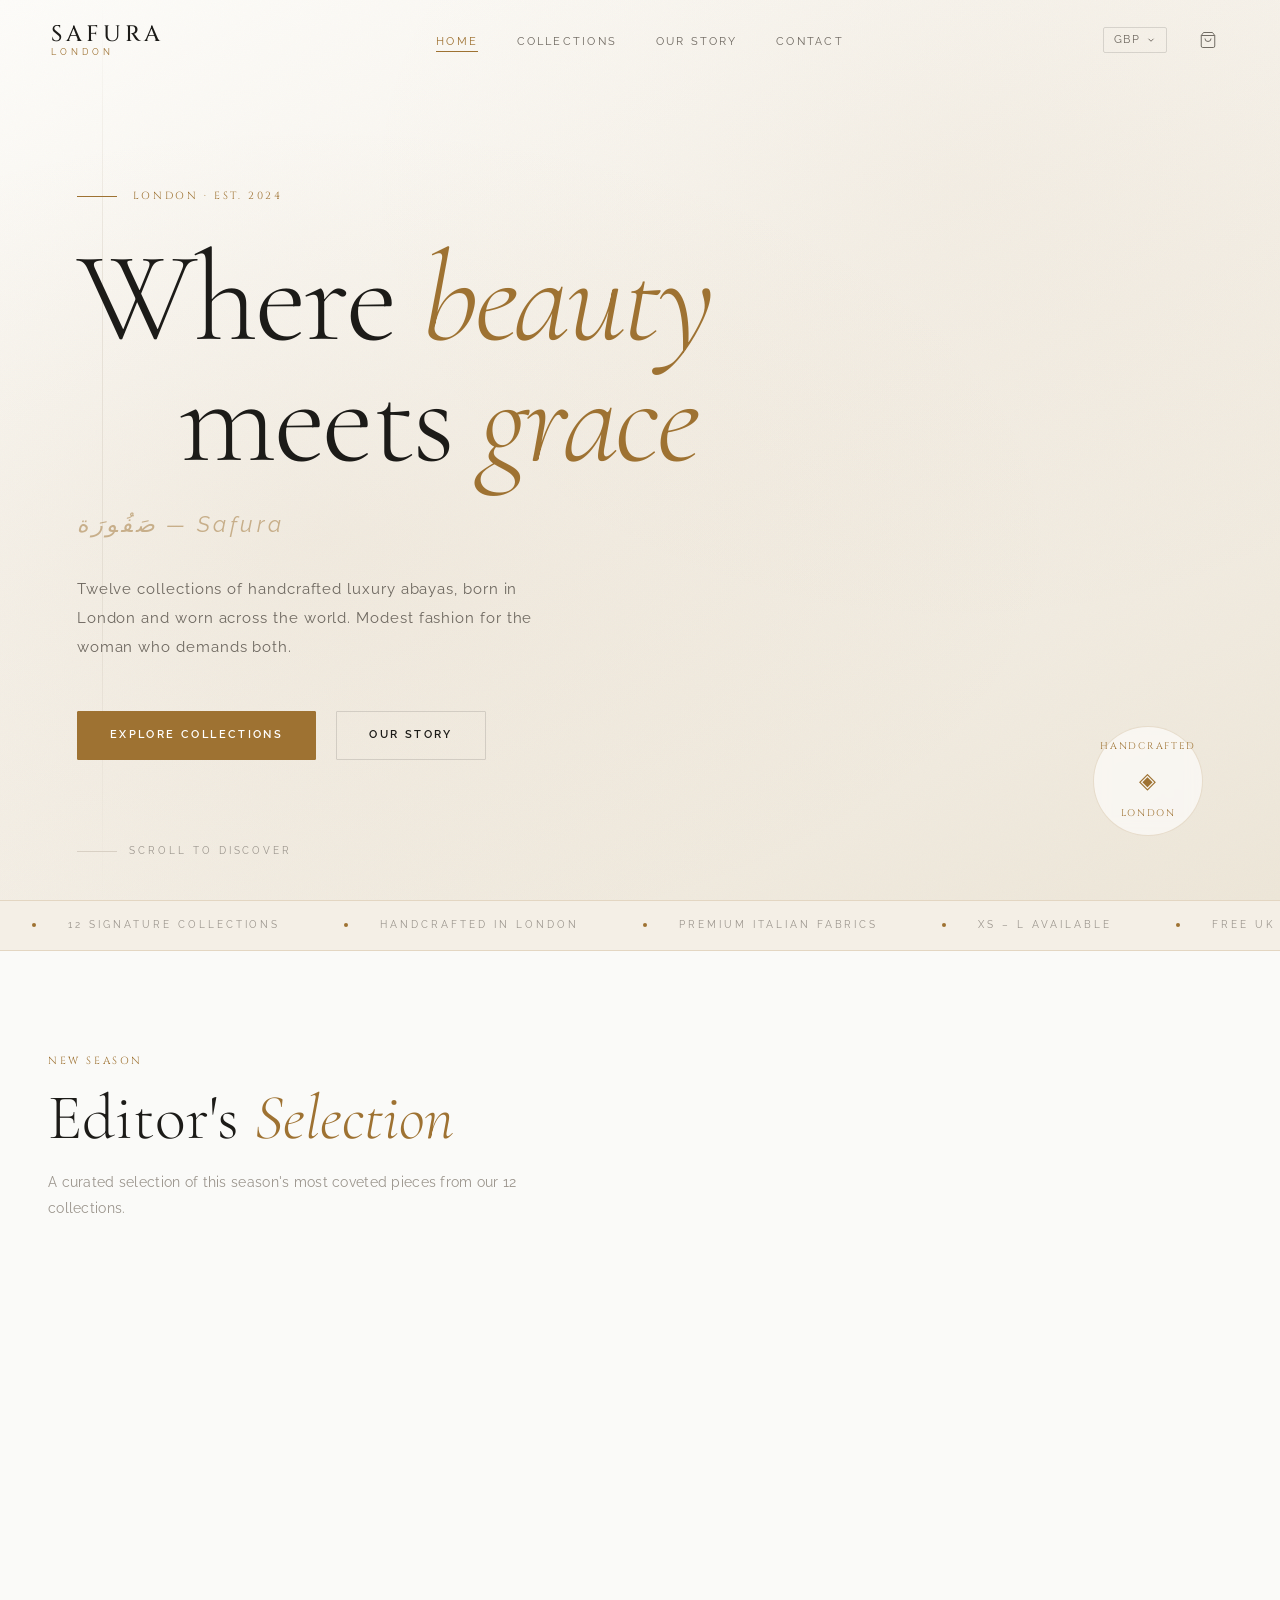
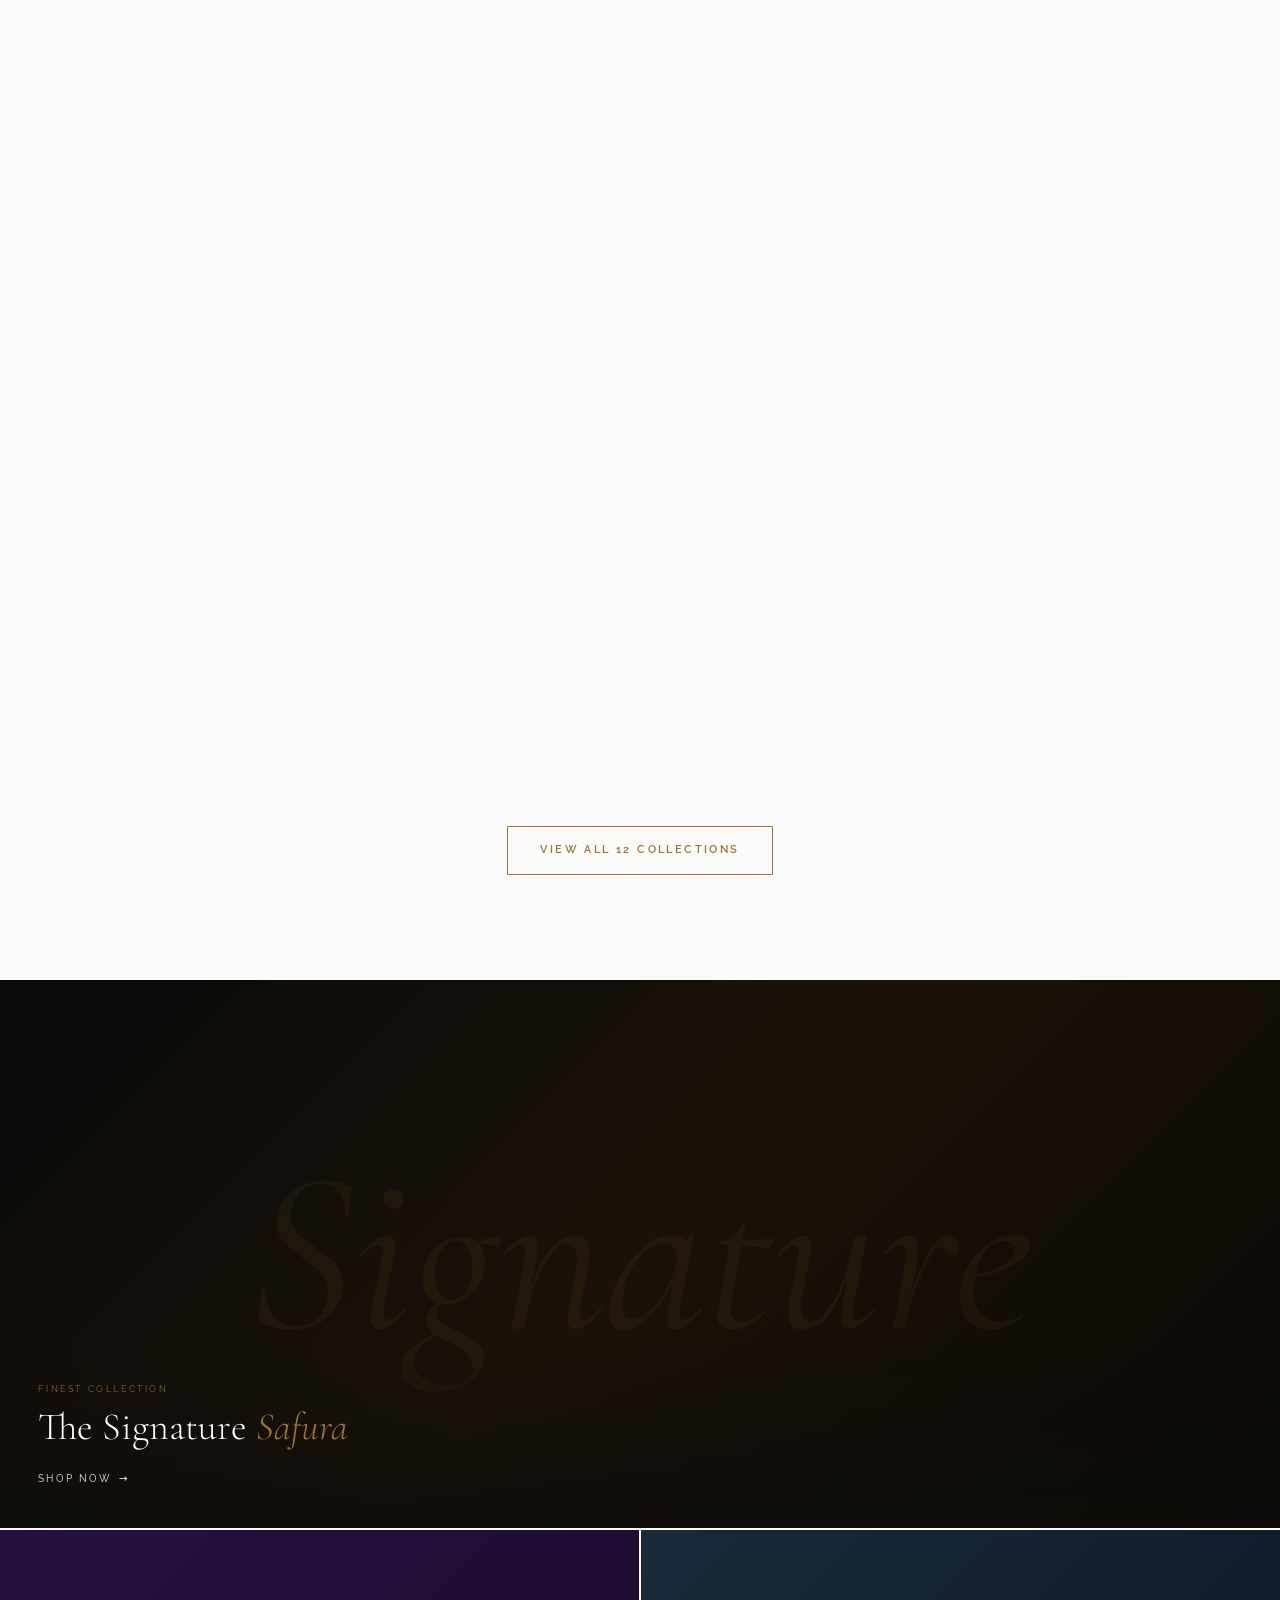
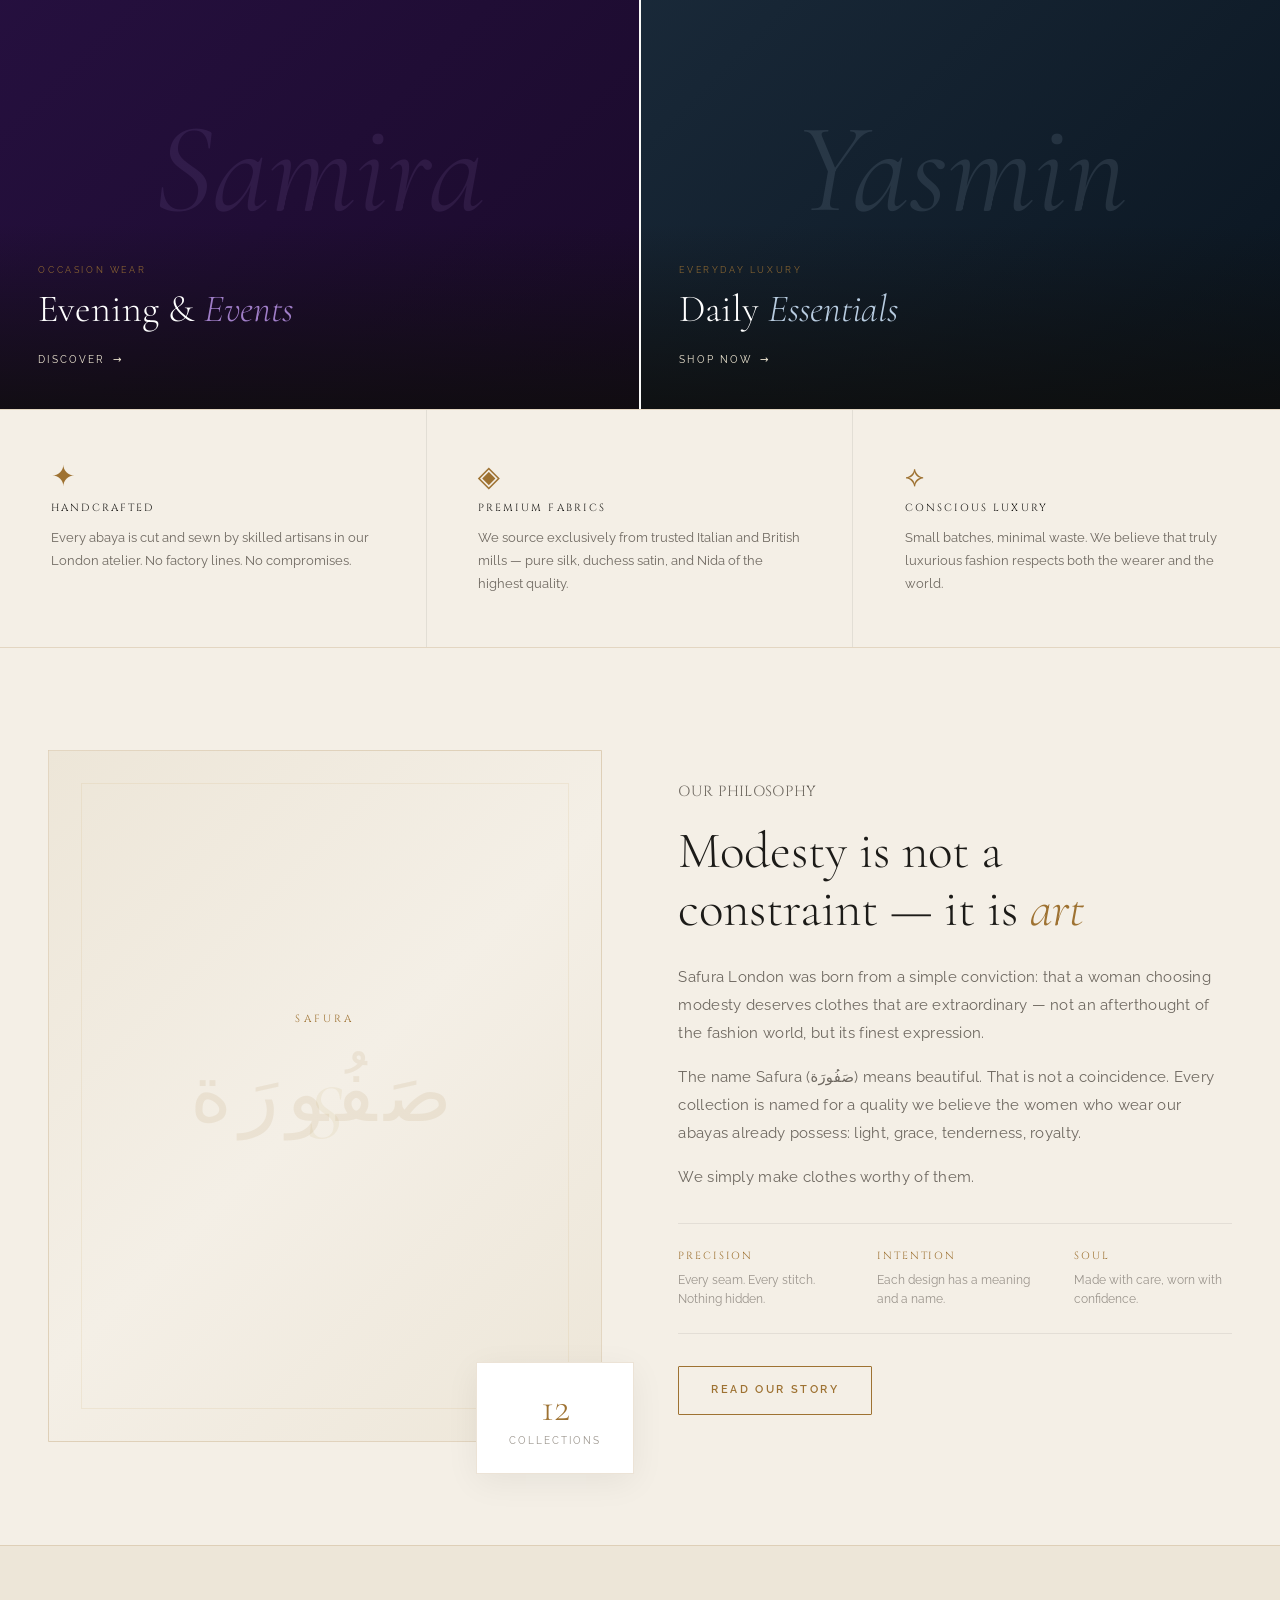
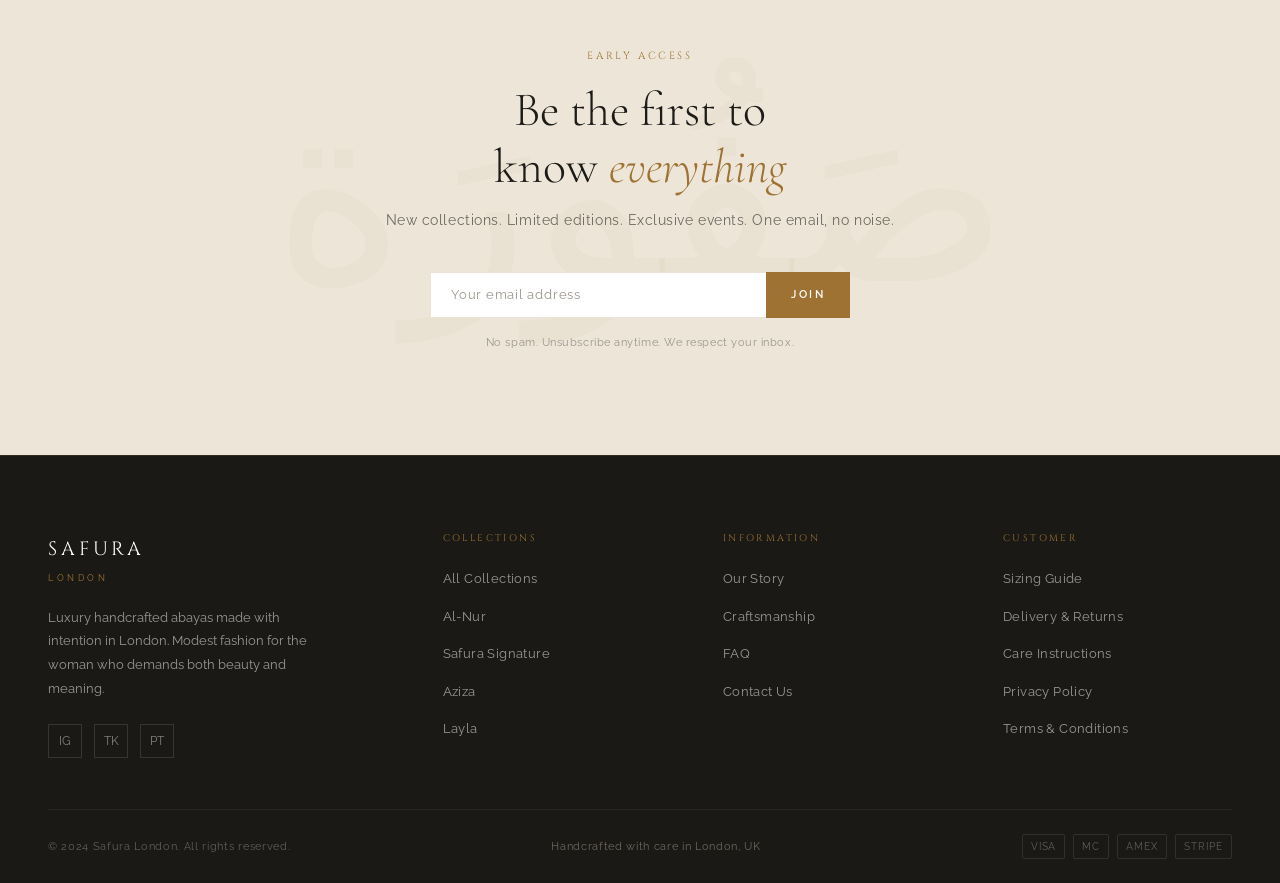
==== index.html @ 38ea1a3c "Launch Safura London ecommerce site Static HTML/CSS/JS luxury abaya ecommerce site. 5 pages (home, c" ====
<!DOCTYPE html>
<html lang="en-GB">
<head>
  <meta charset="UTF-8">
  <meta name="viewport" content="width=device-width, initial-scale=1.0">

  <!-- SEO & GEO (Generative Engine Optimisation) -->
  <title>Safura London — Luxury Modest Fashion Abayas | Handcrafted in the UK</title>
  <meta name="description" content="Safura London creates luxury handcrafted abayas for the modern woman. 12 signature collections from £155. Premium Nida, silk and crepe. Free UK delivery. Modest fashion redefined.">
  <meta name="keywords" content="luxury abaya, modest fashion UK, designer abaya London, handcrafted abaya, silk abaya, abaya collection, Islamic fashion UK, modest wear, abaya brand, premium abaya">
  <meta name="robots" content="index, follow">
  <meta name="author" content="Safura London">
  <link rel="canonical" href="https://safuralondon.com/">

  <!-- Open Graph -->
  <meta property="og:type" content="website">
  <meta property="og:title" content="Safura London — Luxury Modest Fashion Abayas">
  <meta property="og:description" content="12 signature abaya collections, handcrafted in London. Where elegance meets modest fashion.">
  <meta property="og:url" content="https://safuralondon.com/">
  <meta property="og:site_name" content="Safura London">
  <meta property="og:image" content="https://safuralondon.com/images/og-home.jpg">

  <!-- Twitter Card -->
  <meta name="twitter:card" content="summary_large_image">
  <meta name="twitter:title" content="Safura London — Luxury Modest Fashion Abayas">
  <meta name="twitter:description" content="12 signature abaya collections, handcrafted in London.">

  <!-- JSON-LD Structured Data for AI & Search -->
  <script type="application/ld+json">
  {
    "@context": "https://schema.org",
    "@graph": [
      {
        "@type": "ClothingStore",
        "@id": "https://safuralondon.com/#organization",
        "name": "Safura London",
        "alternateName": "صَفُورَة",
        "url": "https://safuralondon.com",
        "logo": "https://safuralondon.com/images/logo.png",
        "description": "Safura London is a British luxury modest fashion brand specialising in handcrafted abayas. Founded in London, the brand creates 12 signature collections using premium fabrics including Italian silk, Nida, and crepe de chine.",
        "foundingDate": "2024",
        "address": {
          "@type": "PostalAddress",
          "addressLocality": "London",
          "addressCountry": "GB"
        },
        "sameAs": [
          "https://instagram.com/safuralondon",
          "https://tiktok.com/@safuralondon"
        ],
        "priceRange": "£££",
        "currenciesAccepted": "GBP, USD, EUR, AED, SAR",
        "paymentAccepted": "Credit Card, Debit Card",
        "hasOfferCatalog": {
          "@type": "OfferCatalog",
          "name": "Safura London Abaya Collections",
          "numberOfItems": 12
        }
      },
      {
        "@type": "WebSite",
        "@id": "https://safuralondon.com/#website",
        "name": "Safura London",
        "url": "https://safuralondon.com",
        "potentialAction": {
          "@type": "SearchAction",
          "target": "https://safuralondon.com/collections.html?q={search_term_string}",
          "query-input": "required name=search_term_string"
        }
      },
      {
        "@type": "FAQPage",
        "mainEntity": [
          {
            "@type": "Question",
            "name": "What is Safura London?",
            "acceptedAnswer": { "@type": "Answer", "text": "Safura London is a British luxury modest fashion brand creating handcrafted abayas. The name Safura means beautiful in Arabic. The brand offers 12 signature collections from £155 to £350, crafted using premium fabrics including Italian silk, Nida and crepe de chine." }
          },
          {
            "@type": "Question",
            "name": "What sizes do Safura London abayas come in?",
            "acceptedAnswer": { "@type": "Answer", "text": "All Safura London abayas are available in XS (UK 6-8), S (UK 10), M (UK 12-14), and L (UK 16). Bespoke sizing is available for the Safura Signature collection." }
          },
          {
            "@type": "Question",
            "name": "Where are Safura London abayas made?",
            "acceptedAnswer": { "@type": "Answer", "text": "All Safura London abayas are handcrafted in London, UK, using ethically sourced premium fabrics from Italy and the UK." }
          },
          {
            "@type": "Question",
            "name": "What is the price range for Safura London abayas?",
            "acceptedAnswer": { "@type": "Answer", "text": "Safura London abayas range from £155 for the Nadia collection to £350 for the signature Safura abaya. Prices are shown in your local currency based on your location." }
          }
        ]
      }
    ]
  }
  </script>

  <link rel="stylesheet" href="css/styles.css">
  <link rel="icon" type="image/svg+xml" href="data:image/svg+xml,<svg xmlns='http://www.w3.org/2000/svg' viewBox='0 0 100 100'><text y='.9em' font-size='90'>◈</text></svg>">
</head>

<body>

<!-- ============ NAVIGATION ============ -->
<nav class="nav" role="navigation" aria-label="Main navigation">
  <div class="nav-inner">
    <a href="index.html" class="nav-logo" aria-label="Safura London Home">
      <span class="brand">SAFURA</span>
      <span class="sub">London</span>
    </a>
    <ul class="nav-links" role="list">
      <li><a href="index.html">Home</a></li>
      <li><a href="collections.html">Collections</a></li>
      <li><a href="about.html">Our Story</a></li>
      <li><a href="contact.html">Contact</a></li>
    </ul>
    <div class="nav-actions">
      <div class="currency-select-wrap">
        <button class="currency-btn" id="currency-btn" aria-label="Select currency" aria-haspopup="true">
          <span class="cur-label">GBP</span>
          <svg xmlns="http://www.w3.org/2000/svg" viewBox="0 0 16 16" fill="none" stroke="currentColor" stroke-width="1.5"><path d="M4 6l4 4 4-4"/></svg>
        </button>
        <div class="currency-dropdown" id="currency-dropdown" role="menu" aria-label="Currency options"></div>
      </div>
      <button class="cart-btn" id="cart-btn" aria-label="Open shopping bag">
        <svg xmlns="http://www.w3.org/2000/svg" viewBox="0 0 24 24" fill="none" stroke="currentColor" stroke-width="1.3" width="18" height="18">
          <path d="M6 2L3 6v14a2 2 0 002 2h14a2 2 0 002-2V6l-3-4z"/><line x1="3" y1="6" x2="21" y2="6"/><path d="M16 10a4 4 0 01-8 0"/>
        </svg>
        <span class="sr-only">Bag</span>
        <span class="cart-count" id="cart-count"></span>
      </button>
      <button class="menu-toggle" id="menu-toggle" aria-label="Toggle menu" aria-expanded="false">
        <span></span><span></span><span></span>
      </button>
    </div>
  </div>
</nav>

<!-- ============ HERO ============ -->
<section class="hero" aria-label="Welcome to Safura London">
  <div class="hero-bg" aria-hidden="true"></div>
  <div class="hero-noise" aria-hidden="true"></div>
  <div class="hero-line-left" aria-hidden="true"></div>

  <div class="hero-content">
    <div class="hero-eyebrow">
      <span class="eyebrow">London · Est. 2024</span>
    </div>
    <h1 class="hero-title display">
      Where <em>beauty</em>
      <span class="line2">meets <em>grace</em></span>
    </h1>
    <p class="hero-arabic" lang="ar">صَفُورَة — Safura</p>
    <p class="hero-sub">
      Twelve collections of handcrafted luxury abayas,
      born in London and worn across the world.
      Modest fashion for the woman who demands both.
    </p>
    <div class="hero-ctas">
      <a href="collections.html" class="btn btn-gold">Explore Collections</a>
      <a href="about.html" class="btn btn-outline">Our Story</a>
    </div>
  </div>

  <div class="hero-scroll" aria-hidden="true">
    <div class="hero-scroll-line"></div>
    <span>Scroll to discover</span>
  </div>

  <div class="hero-badge" aria-hidden="true">
    <span>HANDCRAFTED</span>
    <span style="margin:0.4rem 0;font-size:1.4rem;color:var(--gold)">◈</span>
    <span>LONDON</span>
  </div>
</section>

<!-- ============ MARQUEE ============ -->
<div class="marquee-strip" aria-hidden="true">
  <div class="marquee-track">
    <!-- duplicated for seamless loop -->
    <div class="marquee-item"><span class="dot"></span><span>12 Signature Collections</span></div>
    <div class="marquee-item"><span class="dot"></span><span>Handcrafted in London</span></div>
    <div class="marquee-item"><span class="dot"></span><span>Premium Italian Fabrics</span></div>
    <div class="marquee-item"><span class="dot"></span><span>XS – L Available</span></div>
    <div class="marquee-item"><span class="dot"></span><span>Free UK Delivery</span></div>
    <div class="marquee-item"><span class="dot"></span><span>Modest. Luxurious. Yours.</span></div>
    <div class="marquee-item"><span class="dot"></span><span>12 Signature Collections</span></div>
    <div class="marquee-item"><span class="dot"></span><span>Handcrafted in London</span></div>
    <div class="marquee-item"><span class="dot"></span><span>Premium Italian Fabrics</span></div>
    <div class="marquee-item"><span class="dot"></span><span>XS – L Available</span></div>
    <div class="marquee-item"><span class="dot"></span><span>Free UK Delivery</span></div>
    <div class="marquee-item"><span class="dot"></span><span>Modest. Luxurious. Yours.</span></div>
  </div>
</div>

<!-- ============ FEATURED PRODUCTS ============ -->
<section class="featured section" aria-labelledby="featured-heading">
  <div class="container">
    <div class="section-header reveal">
      <p class="eyebrow">New Season</p>
      <h2 class="section-title" id="featured-heading">
        Editor's <em>Selection</em>
      </h2>
      <p class="section-desc">A curated selection of this season's most coveted pieces from our 12 collections.</p>
    </div>
    <div class="products-grid" id="featured-grid">
      <!-- Populated by JS -->
    </div>
    <div style="text-align:center;margin-top:3rem" class="reveal">
      <a href="collections.html" class="btn btn-outline-gold">View All 12 Collections</a>
    </div>
  </div>
</section>

<!-- ============ COLLECTIONS BANNER ============ -->
<div class="collections-banner" role="region" aria-label="Collection highlights">
  <a href="collections.html?filter=signature" class="banner-card" aria-label="Shop Signature collection">
    <div class="banner-bg" style="background:linear-gradient(135deg,#0A0A0A 0%,#1A1208 50%,#0A0805 100%)">
      <div style="position:absolute;inset:0;display:flex;align-items:center;justify-content:center;opacity:0.08">
        <span style="font-family:var(--font-display);font-size:18vw;color:var(--gold);font-style:italic;white-space:nowrap">Signature</span>
      </div>
    </div>
    <div class="banner-content">
      <p class="banner-eyebrow">Finest Collection</p>
      <h3 class="banner-title">The Signature <em style="font-style:italic;color:var(--gold)">Safura</em></h3>
      <span class="banner-link">Shop Now</span>
    </div>
  </a>

  <a href="collections.html?filter=occasion" class="banner-card" aria-label="Shop occasion wear">
    <div class="banner-bg" style="background:linear-gradient(135deg,#261040 0%,#1A0A2A 100%)">
      <div style="position:absolute;inset:0;display:flex;align-items:center;justify-content:center;opacity:0.12">
        <span style="font-family:var(--font-display);font-size:10vw;color:#A07EC8;font-style:italic;white-space:nowrap">Samira</span>
      </div>
    </div>
    <div class="banner-content">
      <p class="banner-eyebrow">Occasion Wear</p>
      <h3 class="banner-title">Evening & <em style="color:#A07EC8;font-style:italic">Events</em></h3>
      <span class="banner-link">Discover</span>
    </div>
  </a>

  <a href="collections.html?filter=everyday" class="banner-card" aria-label="Shop everyday abayas">
    <div class="banner-bg" style="background:linear-gradient(135deg,#1A2A3A 0%,#0A1520 100%)">
      <div style="position:absolute;inset:0;display:flex;align-items:center;justify-content:center;opacity:0.12">
        <span style="font-family:var(--font-display);font-size:10vw;color:#B8CCE0;font-style:italic;white-space:nowrap">Yasmin</span>
      </div>
    </div>
    <div class="banner-content">
      <p class="banner-eyebrow">Everyday Luxury</p>
      <h3 class="banner-title">Daily <em style="color:#B8CCE0;font-style:italic">Essentials</em></h3>
      <span class="banner-link">Shop Now</span>
    </div>
  </a>
</div>

<!-- ============ CRAFTSMANSHIP ============ -->
<div class="crafts-strip" role="region" aria-label="Our craftsmanship values">
  <div class="craft-item reveal">
    <div class="craft-icon">✦</div>
    <h3 class="craft-title">Handcrafted</h3>
    <p class="craft-desc">Every abaya is cut and sewn by skilled artisans in our London atelier. No factory lines. No compromises.</p>
  </div>
  <div class="craft-item reveal reveal-delay-1">
    <div class="craft-icon">◈</div>
    <h3 class="craft-title">Premium Fabrics</h3>
    <p class="craft-desc">We source exclusively from trusted Italian and British mills — pure silk, duchess satin, and Nida of the highest quality.</p>
  </div>
  <div class="craft-item reveal reveal-delay-2">
    <div class="craft-icon">⟡</div>
    <h3 class="craft-title">Conscious Luxury</h3>
    <p class="craft-desc">Small batches, minimal waste. We believe that truly luxurious fashion respects both the wearer and the world.</p>
  </div>
</div>

<!-- ============ BRAND STORY ============ -->
<section class="section" style="background:var(--cream)" aria-labelledby="story-heading">
  <div class="container">
    <div class="story-section">
      <div class="story-visual reveal">
        <div class="story-img-placeholder" role="img" aria-label="Safura London brand portrait" style="border:1px solid var(--border-gold)">
          <div style="position:absolute;top:2rem;left:2rem;right:2rem;bottom:2rem;border:1px solid rgba(201,169,110,0.15)"></div>
          <div style="position:absolute;text-align:center;z-index:1">
            <div style="font-family:var(--font-logo);font-size:0.65rem;letter-spacing:0.3em;color:var(--gold);margin-bottom:1rem">SAFURA</div>
            <div style="font-family:var(--font-display);font-size:5rem;color:rgba(201,169,110,0.12);font-style:italic">S</div>
          </div>
        </div>
        <div class="story-stat">
          <div class="story-stat-num">12</div>
          <div class="story-stat-label">Collections</div>
        </div>
      </div>
      <div class="story-text reveal reveal-delay-2">
        <p class="eyebrow">Our Philosophy</p>
        <h2 id="story-heading">Modesty is not a<br>constraint — it is <em>art</em></h2>
        <p>Safura London was born from a simple conviction: that a woman choosing modesty deserves clothes that are extraordinary — not an afterthought of the fashion world, but its finest expression.</p>
        <p>The name Safura (صَفُورَة) means beautiful. That is not a coincidence. Every collection is named for a quality we believe the women who wear our abayas already possess: light, grace, tenderness, royalty.</p>
        <p>We simply make clothes worthy of them.</p>
        <div class="story-values">
          <div class="story-value-item">
            <div class="story-value-title">Precision</div>
            <div class="story-value-desc">Every seam. Every stitch. Nothing hidden.</div>
          </div>
          <div class="story-value-item">
            <div class="story-value-title">Intention</div>
            <div class="story-value-desc">Each design has a meaning and a name.</div>
          </div>
          <div class="story-value-item">
            <div class="story-value-title">Soul</div>
            <div class="story-value-desc">Made with care, worn with confidence.</div>
          </div>
        </div>
        <a href="about.html" class="btn btn-outline-gold">Read Our Story</a>
      </div>
    </div>
  </div>
</section>

<!-- ============ NEWSLETTER ============ -->
<section class="newsletter-section" aria-labelledby="newsletter-heading">
  <div class="container">
    <div class="newsletter-content reveal">
      <p class="eyebrow" style="margin-bottom:1rem">Early Access</p>
      <h2 class="newsletter-title" id="newsletter-heading">Be the first to<br>know <em style="font-style:italic;color:var(--gold)">everything</em></h2>
      <p class="newsletter-sub">New collections. Limited editions. Exclusive events. One email, no noise.</p>
      <form class="newsletter-form" novalidate>
        <input type="email" class="newsletter-input" placeholder="Your email address" required autocomplete="email">
        <button type="submit" class="btn btn-gold">Join</button>
      </form>
      <p class="newsletter-note">No spam. Unsubscribe anytime. We respect your inbox.</p>
    </div>
  </div>
</section>

<!-- ============ FOOTER ============ -->
<footer role="contentinfo">
  <div class="container">
    <div class="footer-main">
      <div class="footer-brand">
        <div class="logo">SAFURA</div>
        <div class="sub">London</div>
        <p>Luxury handcrafted abayas made with intention in London. Modest fashion for the woman who demands both beauty and meaning.</p>
        <div class="footer-social">
          <a href="#" class="social-link" aria-label="Instagram">IG</a>
          <a href="#" class="social-link" aria-label="TikTok">TK</a>
          <a href="#" class="social-link" aria-label="Pinterest">PT</a>
        </div>
      </div>
      <div class="footer-col">
        <h4>Collections</h4>
        <ul>
          <li><a href="collections.html">All Collections</a></li>
          <li><a href="product.html?id=al-nur">Al-Nur</a></li>
          <li><a href="product.html?id=safura">Safura Signature</a></li>
          <li><a href="product.html?id=aziza">Aziza</a></li>
          <li><a href="product.html?id=layla">Layla</a></li>
        </ul>
      </div>
      <div class="footer-col">
        <h4>Information</h4>
        <ul>
          <li><a href="about.html">Our Story</a></li>
          <li><a href="about.html#craftsmanship">Craftsmanship</a></li>
          <li><a href="contact.html#faq">FAQ</a></li>
          <li><a href="contact.html">Contact Us</a></li>
        </ul>
      </div>
      <div class="footer-col">
        <h4>Customer</h4>
        <ul>
          <li><a href="contact.html">Sizing Guide</a></li>
          <li><a href="contact.html">Delivery & Returns</a></li>
          <li><a href="contact.html">Care Instructions</a></li>
          <li><a href="#">Privacy Policy</a></li>
          <li><a href="#">Terms & Conditions</a></li>
        </ul>
      </div>
    </div>
    <div class="footer-bottom">
      <span>© 2024 Safura London. All rights reserved.</span>
      <span style="color:var(--muted-2)">Handcrafted with care in London, UK</span>
      <div class="payment-badges">
        <span class="payment-badge">VISA</span>
        <span class="payment-badge">MC</span>
        <span class="payment-badge">AMEX</span>
        <span class="payment-badge">STRIPE</span>
      </div>
    </div>
  </div>
</footer>

<!-- ============ CART SIDEBAR ============ -->
<div class="cart-overlay" id="cart-overlay" role="dialog" aria-label="Shopping bag" aria-modal="true">
  <div class="cart-sidebar">
    <div class="cart-header">
      <h3>Your Bag</h3>
      <button class="cart-close" id="cart-close" aria-label="Close bag">✕</button>
    </div>
    <div class="cart-items" id="cart-items"></div>
    <div class="cart-footer">
      <div class="cart-total" id="cart-total" style="display:none">
        <span>Total</span>
        <span class="amount" id="cart-total-amount"></span>
      </div>
      <button class="btn btn-gold btn-full" data-action="checkout">Proceed to Checkout</button>
      <p class="cart-note">Secure checkout powered by Stripe</p>
    </div>
  </div>
</div>

<!-- ============ CHECKOUT MODAL (Stripe Placeholder) ============ -->
<div class="modal-overlay" id="checkout-modal" role="dialog" aria-label="Checkout" aria-modal="true">
  <div class="modal">
    <button class="modal-close-x" id="checkout-modal-close" aria-label="Close">✕</button>
    <div class="modal-icon">◈</div>
    <h3>Checkout <em>Coming Soon</em></h3>
    <p>We're putting the finishing touches on our secure checkout. Enter your email and we'll notify you the moment it launches — plus receive early access to new collections.</p>
    <div class="form-group">
      <input type="email" id="notify-email" placeholder="Your email address" class="newsletter-input" style="border-right:1px solid var(--border-gold);width:100%;border-radius:1px">
    </div>
    <button class="btn btn-gold btn-full" id="notify-launch-btn" style="margin-top:0.5rem">Notify Me at Launch</button>
    <div class="modal-stripe">
      <span>Payments powered by</span>
      <span class="stripe-badge">STRIPE</span>
    </div>
  </div>
</div>

<!-- Toast -->
<div class="toast" role="alert" aria-live="polite"></div>

<script src="js/products.js"></script>
<script src="js/currency.js"></script>
<script src="js/cart.js"></script>
<script src="js/stripe.js"></script>
<script src="js/main.js"></script>
<script>
document.addEventListener('DOMContentLoaded', () => {
  const grid = document.getElementById('featured-grid');
  if (grid && typeof getFeaturedProducts !== 'undefined') {
    getFeaturedProducts().forEach((product, i) => {
      const card = buildProductCard(product);
      if (i > 0) card.classList.add(`reveal-delay-${Math.min(i, 4)}`);
      grid.appendChild(card);
    });
  }
});
</script>

</body>
</html>
---- css/styles.css ----
/* ============================================================
   SAFURA LONDON — Master Stylesheet (Light Theme)
   ============================================================ */

@import url('https://fonts.googleapis.com/css2?family=Cormorant+Garamond:ital,wght@0,300;0,400;0,500;0,600;1,300;1,400;1,500&family=Cinzel:wght@400;500;600&family=Raleway:wght@300;400;500;600;700&display=swap');

/* ---- Reset & Base ---- */
*, *::before, *::after { box-sizing: border-box; margin: 0; padding: 0; }

:root {
  /* Light palette */
  --white:        #FFFFFF;
  --off-white:    #FAFAF8;
  --cream:        #F4EFE6;
  --cream-mid:    #EDE6D8;
  --stone:        #D8D0C4;
  --warm-grey:    #B8B0A4;
  --muted:        #9A948C;
  --muted-2:      #6E6860;
  --dark-grey:    #3E3A36;
  --near-black:   #1C1B18;
  --black:        #0E0D0B;

  /* Gold — deeper for light-background contrast */
  --gold:         #9E7232;
  --gold-hover:   #B5852E;
  --gold-pale:    #F0E8D4;
  --gold-dim:     rgba(158,114,50,0.08);

  /* Borders */
  --border-gold:  rgba(158,114,50,0.2);
  --border-light: rgba(0,0,0,0.07);
  --border-mid:   rgba(0,0,0,0.12);

  /* Footer (kept dark for contrast) */
  --footer-bg:    #1A1916;
  --footer-text:  rgba(255,255,255,0.55);

  /* Typography */
  --font-display: 'Cormorant Garamond', Georgia, serif;
  --font-sans:    'Raleway', system-ui, sans-serif;
  --font-logo:    'Cinzel', Georgia, serif;

  /* Spacing */
  --nav-h: 80px;
  --ease:  cubic-bezier(.4,0,.2,1);
}

html { scroll-behavior: smooth; }

body {
  font-family: var(--font-sans);
  background: var(--off-white);
  color: var(--near-black);
  font-size: 16px;
  line-height: 1.7;
  -webkit-font-smoothing: antialiased;
  overflow-x: hidden;
}

a { color: inherit; text-decoration: none; }
img { max-width: 100%; display: block; }
button { font-family: inherit; cursor: pointer; border: none; background: none; }
input, textarea, select { font-family: inherit; }
ul { list-style: none; }

/* ---- Typography ---- */
.display {
  font-family: var(--font-display);
  font-weight: 300;
  line-height: 1.05;
  letter-spacing: -0.01em;
}

h1, h2, h3, h4 {
  font-family: var(--font-display);
  font-weight: 400;
  line-height: 1.2;
}

.eyebrow {
  font-family: var(--font-logo);
  font-size: 0.65rem;
  letter-spacing: 0.25em;
  text-transform: uppercase;
  color: var(--gold);
}

/* ---- Layout ---- */
.container { max-width: 1280px; margin: 0 auto; padding: 0 clamp(1rem, 4vw, 3rem); }
.section { padding: clamp(4rem, 8vw, 8rem) 0; }

/* ============================================================
   NAVIGATION
   ============================================================ */
.nav {
  position: fixed;
  top: 0; left: 0; right: 0;
  z-index: 1000;
  height: var(--nav-h);
  display: flex;
  align-items: center;
  padding: 0 clamp(1.5rem, 4vw, 3.5rem);
  transition: background 0.4s var(--ease), box-shadow 0.4s var(--ease);
}

.nav.scrolled {
  background: rgba(250,250,248,0.95);
  backdrop-filter: blur(16px);
  box-shadow: 0 1px 0 var(--border-gold);
}

.nav-inner {
  width: 100%;
  display: grid;
  grid-template-columns: 1fr auto 1fr;
  align-items: center;
  gap: 2rem;
}

.nav-logo {
  display: flex;
  flex-direction: column;
  line-height: 1;
  justify-self: start;
}

.nav-logo .brand {
  font-family: var(--font-logo);
  font-size: 1.4rem;
  font-weight: 500;
  letter-spacing: 0.18em;
  color: var(--near-black);
}

.nav-logo .sub {
  font-family: var(--font-sans);
  font-size: 0.55rem;
  letter-spacing: 0.45em;
  text-transform: uppercase;
  color: var(--gold);
  margin-top: 2px;
}

.nav-links {
  display: flex;
  align-items: center;
  gap: clamp(1.5rem, 3vw, 2.5rem);
  justify-self: center;
}

.nav-links a {
  font-size: 0.7rem;
  letter-spacing: 0.2em;
  text-transform: uppercase;
  color: var(--muted-2);
  transition: color 0.3s var(--ease);
  position: relative;
}

.nav-links a::after {
  content: '';
  position: absolute;
  bottom: -4px; left: 0;
  width: 0; height: 1px;
  background: var(--gold);
  transition: width 0.3s var(--ease);
}

.nav-links a:hover { color: var(--near-black); }
.nav-links a:hover::after { width: 100%; }
.nav-links a.active { color: var(--gold); }
.nav-links a.active::after { width: 100%; }

.nav-actions {
  display: flex;
  align-items: center;
  gap: 1.25rem;
  justify-self: end;
}

/* Currency Selector */
.currency-select-wrap { position: relative; }

.currency-btn {
  display: flex;
  align-items: center;
  gap: 0.4rem;
  font-size: 0.68rem;
  letter-spacing: 0.12em;
  color: var(--muted-2);
  padding: 0.35rem 0.6rem;
  border: 1px solid var(--border-mid);
  border-radius: 2px;
  transition: all 0.3s var(--ease);
  background: transparent;
}

.currency-btn:hover { color: var(--gold); border-color: var(--gold); }
.currency-btn svg { width: 10px; height: 10px; transition: transform 0.3s var(--ease); }
.currency-btn.open svg { transform: rotate(180deg); }

.currency-dropdown {
  position: absolute;
  top: calc(100% + 0.5rem);
  right: 0;
  background: var(--white);
  border: 1px solid var(--border-gold);
  border-radius: 2px;
  min-width: 160px;
  opacity: 0;
  visibility: hidden;
  transform: translateY(-8px);
  transition: all 0.25s var(--ease);
  z-index: 100;
  box-shadow: 0 8px 32px rgba(0,0,0,0.08);
}

.currency-dropdown.open {
  opacity: 1;
  visibility: visible;
  transform: translateY(0);
}

.currency-option {
  display: flex;
  align-items: center;
  justify-content: space-between;
  padding: 0.65rem 1rem;
  font-size: 0.7rem;
  letter-spacing: 0.08em;
  color: var(--muted-2);
  transition: all 0.2s var(--ease);
  cursor: pointer;
  border-bottom: 1px solid var(--border-light);
}

.currency-option:last-child { border-bottom: none; }
.currency-option:hover { color: var(--gold); background: var(--gold-dim); }
.currency-option.active { color: var(--gold); }
.currency-option .sym { color: var(--gold); font-weight: 600; }

/* Cart Button */
.cart-btn {
  position: relative;
  display: flex;
  align-items: center;
  gap: 0.4rem;
  padding: 0.35rem 0.75rem;
  font-size: 0.68rem;
  letter-spacing: 0.15em;
  text-transform: uppercase;
  color: var(--muted-2);
  transition: color 0.3s var(--ease);
}

.cart-btn:hover { color: var(--gold); }

.cart-count {
  position: absolute;
  top: -4px; right: -4px;
  width: 18px; height: 18px;
  background: var(--gold);
  color: var(--white);
  font-size: 0.6rem;
  font-weight: 700;
  border-radius: 50%;
  display: flex;
  align-items: center;
  justify-content: center;
  opacity: 0;
  transform: scale(0);
  transition: all 0.3s var(--ease);
}

.cart-count.visible { opacity: 1; transform: scale(1); }

/* Mobile Menu */
.menu-toggle {
  display: none;
  flex-direction: column;
  gap: 5px;
  padding: 0.5rem;
  cursor: pointer;
}

.menu-toggle span {
  display: block;
  width: 22px; height: 1px;
  background: var(--near-black);
  transition: all 0.3s var(--ease);
}

/* ============================================================
   CART SIDEBAR
   ============================================================ */
.cart-overlay {
  position: fixed;
  inset: 0;
  background: rgba(28,27,24,0.35);
  z-index: 2000;
  opacity: 0;
  visibility: hidden;
  transition: all 0.35s var(--ease);
}

.cart-overlay.open { opacity: 1; visibility: visible; }

.cart-sidebar {
  position: fixed;
  top: 0; right: 0;
  width: min(400px, 95vw);
  height: 100%;
  background: var(--white);
  border-left: 1px solid var(--border-gold);
  z-index: 2001;
  display: flex;
  flex-direction: column;
  transform: translateX(100%);
  transition: transform 0.4s var(--ease);
  box-shadow: -8px 0 40px rgba(0,0,0,0.08);
}

.cart-overlay.open .cart-sidebar { transform: translateX(0); }

.cart-header {
  display: flex;
  align-items: center;
  justify-content: space-between;
  padding: 1.5rem 1.75rem;
  border-bottom: 1px solid var(--border-light);
}

.cart-header h3 {
  font-family: var(--font-logo);
  font-size: 0.8rem;
  letter-spacing: 0.2em;
  text-transform: uppercase;
  color: var(--near-black);
}

.cart-close {
  width: 32px; height: 32px;
  display: flex;
  align-items: center;
  justify-content: center;
  font-size: 1.2rem;
  color: var(--muted);
  transition: color 0.2s;
}

.cart-close:hover { color: var(--gold); }

.cart-items {
  flex: 1;
  overflow-y: auto;
  padding: 1.5rem 1.75rem;
  display: flex;
  flex-direction: column;
  gap: 1.25rem;
}

.cart-empty {
  flex: 1;
  display: flex;
  flex-direction: column;
  align-items: center;
  justify-content: center;
  gap: 1rem;
  padding: 3rem;
  text-align: center;
}

.cart-empty-icon { font-size: 2.5rem; opacity: 0.2; }
.cart-empty p { color: var(--muted); font-size: 0.85rem; letter-spacing: 0.05em; }

.cart-item {
  display: grid;
  grid-template-columns: 70px 1fr auto;
  gap: 1rem;
  align-items: start;
  padding-bottom: 1.25rem;
  border-bottom: 1px solid var(--border-light);
}

.cart-item-swatch {
  width: 70px;
  height: 90px;
  border-radius: 2px;
  display: flex;
  align-items: center;
  justify-content: center;
  flex-shrink: 0;
  border: 1px solid var(--border-light);
}

.cart-item-info h4 {
  font-family: var(--font-display);
  font-size: 1.05rem;
  font-weight: 400;
  color: var(--near-black);
}

.cart-item-info .size {
  font-size: 0.68rem;
  letter-spacing: 0.12em;
  color: var(--muted);
  margin-top: 0.25rem;
}

.cart-item-info .price {
  color: var(--gold);
  font-size: 0.85rem;
  margin-top: 0.5rem;
}

.cart-item-remove {
  color: var(--muted);
  font-size: 1rem;
  transition: color 0.2s;
  padding: 0.25rem;
  line-height: 1;
}

.cart-item-remove:hover { color: #c04040; }

.cart-footer {
  padding: 1.5rem 1.75rem;
  border-top: 1px solid var(--border-light);
  background: var(--off-white);
}

.cart-total {
  display: flex;
  justify-content: space-between;
  margin-bottom: 1.25rem;
  font-size: 0.8rem;
  letter-spacing: 0.08em;
  color: var(--muted-2);
}

.cart-total .amount { color: var(--gold); font-size: 1rem; }
.cart-note { font-size: 0.68rem; color: var(--muted); text-align: center; margin-top: 0.75rem; }

/* ============================================================
   BUTTONS
   ============================================================ */
.btn {
  display: inline-flex;
  align-items: center;
  justify-content: center;
  gap: 0.6rem;
  padding: 0.9rem 2rem;
  font-size: 0.68rem;
  font-family: var(--font-sans);
  letter-spacing: 0.22em;
  text-transform: uppercase;
  font-weight: 600;
  border-radius: 1px;
  transition: all 0.3s var(--ease);
  white-space: nowrap;
}

.btn-gold {
  background: var(--gold);
  color: var(--white);
  border: 1px solid var(--gold);
}

.btn-gold:hover {
  background: var(--gold-hover);
  border-color: var(--gold-hover);
  transform: translateY(-1px);
  box-shadow: 0 8px 24px rgba(158,114,50,0.22);
}

.btn-outline {
  background: transparent;
  color: var(--near-black);
  border: 1px solid var(--border-mid);
}

.btn-outline:hover {
  border-color: var(--gold);
  color: var(--gold);
}

.btn-outline-gold {
  background: transparent;
  color: var(--gold);
  border: 1px solid var(--gold);
}

.btn-outline-gold:hover {
  background: var(--gold);
  color: var(--white);
}

.btn-full { width: 100%; }

/* ============================================================
   HERO
   ============================================================ */
.hero {
  position: relative;
  min-height: 100vh;
  display: flex;
  align-items: center;
  overflow: hidden;
}

.hero-bg {
  position: absolute;
  inset: 0;
  background:
    radial-gradient(ellipse at 25% 60%, rgba(158,114,50,0.06) 0%, transparent 55%),
    radial-gradient(ellipse at 75% 20%, rgba(158,114,50,0.04) 0%, transparent 45%),
    linear-gradient(155deg, #FDFCF9 0%, #F4EFE6 55%, #EDE6D8 100%);
  z-index: 0;
}

.hero-noise {
  position: absolute;
  inset: 0;
  z-index: 1;
  opacity: 0.025;
  background-image: url("data:image/svg+xml,%3Csvg viewBox='0 0 256 256' xmlns='http://www.w3.org/2000/svg'%3E%3Cfilter id='n'%3E%3CfeTurbulence type='fractalNoise' baseFrequency='0.9' numOctaves='4' stitchTiles='stitch'/%3E%3C/filter%3E%3Crect width='100%25' height='100%25' filter='url(%23n)'/%3E%3C/svg%3E");
  background-size: 256px;
}

.hero-line-left {
  position: absolute;
  top: 0; left: 8%;
  width: 1px;
  height: 100%;
  background: linear-gradient(to bottom, transparent, var(--stone) 30%, var(--stone) 70%, transparent);
  opacity: 0.5;
  z-index: 1;
}

.hero-content {
  position: relative;
  z-index: 2;
  width: 100%;
  padding: calc(var(--nav-h) + 4rem) clamp(2rem, 6vw, 8rem) 6rem;
  max-width: 1100px;
}

.hero-eyebrow {
  display: flex;
  align-items: center;
  gap: 1rem;
  margin-bottom: 2rem;
  opacity: 0;
  animation: fadeUp 0.8s var(--ease) 0.2s forwards;
}

.hero-eyebrow::before {
  content: '';
  width: 40px; height: 1px;
  background: var(--gold);
}

.hero-title {
  font-size: clamp(3.5rem, 10vw, 9rem);
  font-family: var(--font-display);
  font-weight: 300;
  line-height: 0.95;
  letter-spacing: -0.02em;
  color: var(--near-black);
  margin-bottom: 1.5rem;
  opacity: 0;
  animation: fadeUp 0.9s var(--ease) 0.4s forwards;
}

.hero-title em { font-style: italic; color: var(--gold); }

.hero-title .line2 {
  display: block;
  padding-left: clamp(2rem, 8vw, 8rem);
}

.hero-arabic {
  font-size: clamp(1rem, 2vw, 1.4rem);
  color: rgba(158,114,50,0.5);
  letter-spacing: 0.15em;
  margin-bottom: 2rem;
  opacity: 0;
  animation: fadeUp 0.9s var(--ease) 0.5s forwards;
  font-style: italic;
}

.hero-sub {
  font-size: clamp(0.85rem, 1.2vw, 1rem);
  color: var(--muted-2);
  letter-spacing: 0.06em;
  max-width: 500px;
  margin-bottom: 3rem;
  opacity: 0;
  animation: fadeUp 0.9s var(--ease) 0.6s forwards;
  line-height: 1.9;
}

.hero-ctas {
  display: flex;
  align-items: center;
  gap: 1.25rem;
  flex-wrap: wrap;
  opacity: 0;
  animation: fadeUp 0.9s var(--ease) 0.8s forwards;
}

.hero-scroll {
  position: absolute;
  bottom: 2.5rem;
  left: clamp(2rem, 6vw, 8rem);
  z-index: 2;
  display: flex;
  align-items: center;
  gap: 0.75rem;
  font-size: 0.62rem;
  letter-spacing: 0.3em;
  text-transform: uppercase;
  color: var(--muted);
  opacity: 0;
  animation: fadeIn 1s var(--ease) 1.2s forwards;
}

.hero-scroll-line {
  width: 40px; height: 1px;
  background: var(--stone);
  position: relative;
  overflow: hidden;
}

.hero-scroll-line::after {
  content: '';
  position: absolute;
  top: 0; left: -100%;
  width: 100%; height: 100%;
  background: var(--gold);
  animation: slideRight 1.8s var(--ease) 1.5s infinite;
}

.hero-badge {
  position: absolute;
  right: clamp(2rem, 6vw, 8rem);
  bottom: 4rem;
  z-index: 2;
  width: 110px;
  height: 110px;
  border-radius: 50%;
  border: 1px solid var(--border-gold);
  display: flex;
  flex-direction: column;
  align-items: center;
  justify-content: center;
  font-family: var(--font-logo);
  font-size: 0.6rem;
  letter-spacing: 0.18em;
  text-align: center;
  color: var(--gold);
  opacity: 0;
  animation: fadeIn 1s var(--ease) 1s forwards;
  background: rgba(255,255,255,0.6);
  backdrop-filter: blur(8px);
}

/* ============================================================
   MARQUEE STRIP
   ============================================================ */
.marquee-strip {
  padding: 1rem 0;
  border-top: 1px solid var(--border-gold);
  border-bottom: 1px solid var(--border-gold);
  background: var(--cream);
  overflow: hidden;
}

.marquee-track {
  display: flex;
  gap: 0;
  animation: marquee 25s linear infinite;
  width: max-content;
}

.marquee-item {
  display: flex;
  align-items: center;
  gap: 2rem;
  padding: 0 2rem;
  font-size: 0.62rem;
  letter-spacing: 0.3em;
  text-transform: uppercase;
  color: var(--muted);
  white-space: nowrap;
}

.marquee-item .dot {
  width: 4px; height: 4px;
  border-radius: 50%;
  background: var(--gold);
  flex-shrink: 0;
}

/* ============================================================
   SECTION HEADINGS
   ============================================================ */
.section-header { margin-bottom: clamp(2.5rem, 5vw, 4rem); }
.section-header.center { text-align: center; }

.section-title {
  font-size: clamp(2.2rem, 5vw, 4.5rem);
  font-family: var(--font-display);
  font-weight: 300;
  line-height: 1.1;
  color: var(--near-black);
  margin-top: 0.75rem;
  margin-bottom: 1rem;
}

.section-title em { font-style: italic; color: var(--gold); }

.section-desc {
  font-size: 0.9rem;
  color: var(--muted);
  max-width: 480px;
  line-height: 1.8;
  letter-spacing: 0.02em;
}

.section-header.center .section-desc { margin: 0 auto; }

/* ============================================================
   FEATURED PRODUCTS
   ============================================================ */
.featured { background: var(--off-white); }

.products-grid {
  display: grid;
  grid-template-columns: repeat(auto-fill, minmax(280px, 1fr));
  gap: 2px;
}

.product-card {
  position: relative;
  overflow: hidden;
  cursor: pointer;
  display: block;
  background: var(--white);
  transition: box-shadow 0.4s var(--ease);
}

.product-card:hover {
  box-shadow: 0 12px 40px rgba(0,0,0,0.09);
}

.product-card:hover .product-swatch { transform: scale(1.04); }
.product-card:hover .product-overlay { opacity: 1; }
.product-card:hover .product-quick-add { transform: translateY(0); opacity: 1; }

.product-img-wrap {
  position: relative;
  aspect-ratio: 3/4;
  overflow: hidden;
}

.product-swatch {
  width: 100%;
  height: 100%;
  transition: transform 0.7s var(--ease);
  display: flex;
  align-items: center;
  justify-content: center;
  position: relative;
}

.product-swatch-inner {
  position: relative;
  width: 100%;
  height: 100%;
  display: flex;
  align-items: center;
  justify-content: center;
}

.product-swatch svg {
  width: 45%;
  height: auto;
  opacity: 0.22;
  position: absolute;
}

.product-overlay {
  position: absolute;
  inset: 0;
  background: rgba(28,27,24,0.3);
  opacity: 0;
  transition: opacity 0.4s var(--ease);
  display: flex;
  align-items: center;
  justify-content: center;
}

.product-badge {
  position: absolute;
  top: 1.25rem;
  left: 1.25rem;
  padding: 0.3rem 0.75rem;
  background: var(--gold);
  color: var(--white);
  font-size: 0.6rem;
  letter-spacing: 0.2em;
  text-transform: uppercase;
  font-weight: 700;
  z-index: 2;
}

.product-quick-add {
  position: absolute;
  bottom: 0; left: 0; right: 0;
  background: rgba(250,250,248,0.94);
  padding: 1rem;
  transform: translateY(100%);
  opacity: 0;
  transition: all 0.4s var(--ease);
  z-index: 3;
  backdrop-filter: blur(4px);
}

.product-info {
  padding: 1.25rem 1.25rem 1.5rem;
  background: var(--white);
  border-top: 1px solid var(--border-light);
}

.product-collection {
  font-size: 0.6rem;
  letter-spacing: 0.2em;
  text-transform: uppercase;
  color: var(--gold);
  margin-bottom: 0.4rem;
}

.product-name {
  font-family: var(--font-display);
  font-size: 1.4rem;
  font-weight: 400;
  color: var(--near-black);
  margin-bottom: 0.25rem;
}

.product-meaning {
  font-size: 0.7rem;
  color: var(--muted);
  letter-spacing: 0.08em;
  font-style: italic;
  margin-bottom: 0.75rem;
}

.product-price {
  font-size: 0.85rem;
  color: var(--gold);
  letter-spacing: 0.06em;
}

/* ============================================================
   COLLECTIONS BANNER
   ============================================================ */
.collections-banner {
  display: grid;
  grid-template-columns: 1fr 1fr;
  gap: 2px;
  margin-top: 2px;
}

.banner-card {
  position: relative;
  aspect-ratio: 4/3;
  overflow: hidden;
  cursor: pointer;
  display: block;
}

.banner-card:first-child {
  grid-column: span 2;
  aspect-ratio: 21/9;
}

.banner-bg {
  position: absolute;
  inset: 0;
  transition: transform 0.8s var(--ease);
}

.banner-card:hover .banner-bg { transform: scale(1.04); }

.banner-content {
  position: absolute;
  bottom: 0; left: 0; right: 0;
  padding: clamp(1.5rem, 3vw, 3rem);
  background: linear-gradient(transparent, rgba(14,13,11,0.8));
  z-index: 2;
}

.banner-eyebrow {
  font-size: 0.58rem;
  letter-spacing: 0.28em;
  text-transform: uppercase;
  color: rgba(158,114,50,0.85);
  margin-bottom: 0.5rem;
}

.banner-title {
  font-family: var(--font-display);
  font-size: clamp(1.5rem, 3vw, 2.8rem);
  font-weight: 300;
  margin-bottom: 0.75rem;
  color: var(--white);
}

.banner-link {
  display: inline-flex;
  align-items: center;
  gap: 0.5rem;
  font-size: 0.65rem;
  letter-spacing: 0.2em;
  text-transform: uppercase;
  color: var(--gold-pale);
}

.banner-link::after {
  content: '→';
  transition: transform 0.3s var(--ease);
}

.banner-card:hover .banner-link::after { transform: translateX(4px); }

/* ============================================================
   BRAND STORY (HOMEPAGE)
   ============================================================ */
.story-section {
  display: grid;
  grid-template-columns: 1fr 1fr;
  gap: clamp(3rem, 6vw, 8rem);
  align-items: center;
}

.story-visual {
  position: relative;
  aspect-ratio: 4/5;
}

.story-img-placeholder {
  width: 100%;
  height: 100%;
  background: linear-gradient(135deg, var(--cream-mid) 0%, var(--cream) 50%, var(--light, #EDE6D8) 100%);
  display: flex;
  align-items: center;
  justify-content: center;
  position: relative;
  overflow: hidden;
  border: 1px solid var(--border-gold);
}

.story-img-placeholder::after {
  content: 'صَفُورَة';
  font-family: var(--font-display);
  font-size: 5rem;
  color: rgba(158,114,50,0.1);
  letter-spacing: 0.1em;
}

.story-frame {
  position: absolute;
  top: 1.5rem;
  left: -1.5rem;
  width: 100%;
  height: 100%;
  border: 1px solid var(--border-gold);
  z-index: -1;
}

.story-stat {
  position: absolute;
  bottom: -2rem;
  right: -2rem;
  background: var(--white);
  border: 1px solid var(--border-gold);
  padding: 1.5rem 2rem;
  text-align: center;
  box-shadow: 0 8px 32px rgba(0,0,0,0.06);
}

.story-stat-num {
  font-family: var(--font-display);
  font-size: 2.5rem;
  font-weight: 300;
  color: var(--gold);
  line-height: 1;
}

.story-stat-label {
  font-size: 0.6rem;
  letter-spacing: 0.2em;
  text-transform: uppercase;
  color: var(--muted);
  margin-top: 0.4rem;
}

.story-text .eyebrow { margin-bottom: 1rem; }

.story-text h2 {
  font-size: clamp(2rem, 4vw, 3.5rem);
  font-weight: 300;
  margin-bottom: 1.5rem;
  line-height: 1.15;
  color: var(--near-black);
}

.story-text h2 em { font-style: italic; color: var(--gold); }

.story-text p {
  color: var(--muted-2);
  font-size: 0.92rem;
  line-height: 1.9;
  margin-bottom: 1rem;
  letter-spacing: 0.02em;
}

.story-values {
  display: flex;
  gap: 2rem;
  margin: 2rem 0;
  padding: 1.5rem 0;
  border-top: 1px solid var(--border-light);
  border-bottom: 1px solid var(--border-light);
}

.story-value-item {
  display: flex;
  flex-direction: column;
  gap: 0.35rem;
}

.story-value-title {
  font-family: var(--font-logo);
  font-size: 0.65rem;
  letter-spacing: 0.18em;
  color: var(--gold);
  text-transform: uppercase;
}

.story-value-desc {
  font-size: 0.78rem;
  color: var(--muted);
  line-height: 1.5;
}

/* ============================================================
   CRAFTSMANSHIP STRIP
   ============================================================ */
.crafts-strip {
  display: grid;
  grid-template-columns: repeat(3, 1fr);
  border-top: 1px solid var(--border-gold);
  border-bottom: 1px solid var(--border-gold);
  background: var(--cream);
}

.craft-item {
  padding: clamp(2rem, 4vw, 3.5rem);
  display: flex;
  flex-direction: column;
  gap: 0.75rem;
  border-right: 1px solid var(--border-light);
}

.craft-item:last-child { border-right: none; }

.craft-icon {
  font-size: 1.8rem;
  color: var(--gold);
  line-height: 1;
}

.craft-title {
  font-family: var(--font-logo);
  font-size: 0.65rem;
  letter-spacing: 0.2em;
  text-transform: uppercase;
  color: var(--near-black);
}

.craft-desc {
  font-size: 0.82rem;
  color: var(--muted-2);
  line-height: 1.75;
}

/* ============================================================
   NEWSLETTER
   ============================================================ */
.newsletter-section {
  background: var(--cream-mid, #EDE6D8);
  text-align: center;
  padding: clamp(4rem, 8vw, 7rem) 0;
  position: relative;
  overflow: hidden;
  border-top: 1px solid var(--border-gold);
}

.newsletter-section::before {
  content: 'صَفُورَة';
  position: absolute;
  top: 50%; left: 50%;
  transform: translate(-50%,-50%);
  font-family: var(--font-display);
  font-size: clamp(8rem, 20vw, 20rem);
  color: rgba(158,114,50,0.04);
  white-space: nowrap;
  pointer-events: none;
}

.newsletter-content {
  position: relative;
  z-index: 1;
  max-width: 560px;
  margin: 0 auto;
}

.newsletter-title {
  font-size: clamp(2rem, 4vw, 3rem);
  font-family: var(--font-display);
  font-weight: 300;
  color: var(--near-black);
  margin-bottom: 0.75rem;
}

.newsletter-sub {
  font-size: 0.85rem;
  color: var(--muted-2);
  margin-bottom: 2.5rem;
  letter-spacing: 0.04em;
}

.newsletter-form {
  display: flex;
  gap: 0;
  max-width: 420px;
  margin: 0 auto;
}

.newsletter-input {
  flex: 1;
  padding: 0.9rem 1.25rem;
  background: var(--white);
  border: 1px solid var(--border-gold);
  border-right: none;
  color: var(--near-black);
  font-size: 0.8rem;
  letter-spacing: 0.06em;
  outline: none;
  transition: border-color 0.3s;
}

.newsletter-input::placeholder { color: var(--muted); }
.newsletter-input:focus { border-color: var(--gold); }

.newsletter-form .btn { border-radius: 0; padding: 0.9rem 1.5rem; }

.newsletter-note {
  font-size: 0.68rem;
  color: var(--muted);
  margin-top: 1rem;
  letter-spacing: 0.05em;
}

/* ============================================================
   FOOTER (kept dark for contrast)
   ============================================================ */
footer {
  background: var(--footer-bg);
  border-top: 1px solid rgba(158,114,50,0.2);
}

.footer-main {
  display: grid;
  grid-template-columns: 1.5fr 1fr 1fr 1fr;
  gap: clamp(2rem, 4vw, 4rem);
  padding: clamp(3rem, 6vw, 5rem) 0 clamp(2rem, 4vw, 3.5rem);
}

.footer-brand .logo {
  font-family: var(--font-logo);
  font-size: 1.2rem;
  letter-spacing: 0.2em;
  margin-bottom: 0.35rem;
  color: var(--white);
}

.footer-brand .sub {
  font-size: 0.55rem;
  letter-spacing: 0.4em;
  color: var(--gold);
  text-transform: uppercase;
  margin-bottom: 1.25rem;
}

.footer-brand p {
  font-size: 0.82rem;
  color: var(--footer-text);
  line-height: 1.8;
  max-width: 280px;
}

.footer-social {
  display: flex;
  gap: 0.75rem;
  margin-top: 1.5rem;
}

.social-link {
  width: 34px; height: 34px;
  border: 1px solid rgba(255,255,255,0.12);
  display: flex;
  align-items: center;
  justify-content: center;
  font-size: 0.75rem;
  color: rgba(255,255,255,0.45);
  transition: all 0.3s var(--ease);
}

.social-link:hover {
  border-color: var(--gold);
  color: var(--gold);
}

.footer-col h4 {
  font-family: var(--font-logo);
  font-size: 0.6rem;
  letter-spacing: 0.25em;
  text-transform: uppercase;
  color: var(--gold);
  margin-bottom: 1.25rem;
}

.footer-col ul li { margin-bottom: 0.65rem; }

.footer-col ul a {
  font-size: 0.82rem;
  color: var(--footer-text);
  transition: color 0.2s;
  letter-spacing: 0.03em;
}

.footer-col ul a:hover { color: var(--white); }

.footer-bottom {
  display: flex;
  align-items: center;
  justify-content: space-between;
  gap: 1rem;
  padding: 1.5rem 0;
  border-top: 1px solid rgba(255,255,255,0.06);
  font-size: 0.7rem;
  color: rgba(255,255,255,0.3);
  letter-spacing: 0.06em;
  flex-wrap: wrap;
}

.footer-bottom a:hover { color: var(--gold); }

.payment-badges { display: flex; gap: 0.5rem; }

.payment-badge {
  padding: 0.2rem 0.5rem;
  border: 1px solid rgba(255,255,255,0.1);
  font-size: 0.6rem;
  color: rgba(255,255,255,0.3);
  letter-spacing: 0.1em;
  border-radius: 2px;
}

/* ============================================================
   COLLECTIONS PAGE
   ============================================================ */
.page-hero {
  padding: calc(var(--nav-h) + 4rem) 0 4rem;
  text-align: center;
  position: relative;
  background: var(--cream);
  border-bottom: 1px solid var(--border-gold);
}

.page-hero::before {
  content: '';
  position: absolute;
  top: 0; left: 0; right: 0;
  height: 1px;
  background: linear-gradient(to right, transparent, var(--gold), transparent);
  opacity: 0.4;
}

.page-hero-title {
  font-size: clamp(3rem, 7vw, 7rem);
  font-family: var(--font-display);
  font-weight: 300;
  line-height: 1;
  color: var(--near-black);
}

.page-hero-title em { font-style: italic; color: var(--gold); }

.filter-bar {
  display: flex;
  align-items: center;
  gap: 0;
  border-bottom: 1px solid var(--border-gold);
  background: var(--white);
  overflow-x: auto;
  scrollbar-width: none;
  position: sticky;
  top: var(--nav-h);
  z-index: 10;
}

.filter-bar::-webkit-scrollbar { display: none; }

.filter-btn {
  padding: 0.9rem 1.5rem;
  font-size: 0.65rem;
  letter-spacing: 0.2em;
  text-transform: uppercase;
  color: var(--muted);
  border-right: 1px solid var(--border-light);
  transition: all 0.3s var(--ease);
  white-space: nowrap;
  font-family: var(--font-sans);
  background: transparent;
}

.filter-btn:hover { color: var(--near-black); background: var(--off-white); }
.filter-btn.active { color: var(--gold); background: var(--cream); }

.collections-grid {
  display: grid;
  grid-template-columns: repeat(auto-fill, minmax(320px, 1fr));
  gap: 2px;
  background: var(--border-light);
}

/* ============================================================
   PRODUCT DETAIL PAGE
   ============================================================ */
.product-detail {
  padding-top: var(--nav-h);
  min-height: 100vh;
  background: var(--off-white);
}

.product-detail-inner {
  display: grid;
  grid-template-columns: 1fr 1fr;
  min-height: calc(100vh - var(--nav-h));
}

.product-gallery {
  position: sticky;
  top: var(--nav-h);
  height: calc(100vh - var(--nav-h));
  overflow: hidden;
}

.product-main-img {
  width: 100%;
  height: 100%;
  object-fit: cover;
}

.product-info-panel {
  padding: clamp(3rem, 5vw, 5rem);
  border-left: 1px solid var(--border-gold);
  background: var(--white);
  overflow-y: auto;
}

.product-breadcrumb {
  display: flex;
  align-items: center;
  gap: 0.5rem;
  font-size: 0.65rem;
  color: var(--muted);
  letter-spacing: 0.1em;
  margin-bottom: 2rem;
}

.product-breadcrumb a:hover { color: var(--gold); }
.product-breadcrumb span { color: var(--stone); }

.product-detail-name {
  font-size: clamp(2.5rem, 5vw, 4rem);
  font-family: var(--font-display);
  font-weight: 300;
  line-height: 1.05;
  color: var(--near-black);
  margin-bottom: 0.5rem;
}

.product-detail-name em { font-style: italic; color: var(--gold); }

.product-detail-arabic {
  font-family: var(--font-display);
  font-size: 1.2rem;
  color: rgba(158,114,50,0.5);
  font-style: italic;
  letter-spacing: 0.1em;
  margin-bottom: 0.5rem;
}

.product-detail-meaning {
  font-size: 0.75rem;
  color: var(--muted);
  letter-spacing: 0.15em;
  text-transform: uppercase;
  margin-bottom: 1.75rem;
}

.product-detail-price {
  font-family: var(--font-display);
  font-size: 2rem;
  color: var(--near-black);
  margin-bottom: 2rem;
}

.product-detail-price .price-note {
  font-size: 0.7rem;
  color: var(--muted);
  letter-spacing: 0.1em;
  font-family: var(--font-sans);
}

.product-divider {
  height: 1px;
  background: var(--border-light);
  margin: 1.75rem 0;
}

.size-label {
  font-size: 0.65rem;
  letter-spacing: 0.2em;
  text-transform: uppercase;
  color: var(--muted);
  margin-bottom: 0.75rem;
  display: flex;
  justify-content: space-between;
  align-items: center;
}

.size-label a { color: var(--gold); text-decoration: underline; text-underline-offset: 3px; }

.size-grid {
  display: grid;
  grid-template-columns: repeat(4, 1fr);
  gap: 0.5rem;
  margin-bottom: 1.75rem;
}

.size-option {
  padding: 0.75rem;
  text-align: center;
  border: 1px solid var(--border-light);
  font-size: 0.72rem;
  letter-spacing: 0.1em;
  cursor: pointer;
  transition: all 0.25s var(--ease);
  color: var(--muted-2);
  font-family: var(--font-sans);
  background: var(--off-white);
}

.size-option:hover {
  border-color: var(--gold);
  color: var(--near-black);
  background: var(--gold-dim);
}

.size-option.selected {
  border-color: var(--gold);
  background: var(--gold-dim);
  color: var(--gold);
}

.size-option.unavailable {
  opacity: 0.3;
  cursor: not-allowed;
  text-decoration: line-through;
}

.product-actions {
  display: flex;
  flex-direction: column;
  gap: 0.75rem;
  margin-bottom: 2rem;
}

.product-meta {
  display: flex;
  flex-direction: column;
  gap: 0.6rem;
  margin-bottom: 2rem;
}

.meta-row {
  display: flex;
  justify-content: space-between;
  font-size: 0.78rem;
  padding-bottom: 0.6rem;
  border-bottom: 1px solid var(--border-light);
}

.meta-row .label { color: var(--muted); letter-spacing: 0.08em; }
.meta-row .value { color: var(--near-black); }

.product-desc {
  font-size: 0.88rem;
  color: var(--muted-2);
  line-height: 1.9;
  letter-spacing: 0.02em;
}

/* ============================================================
   ABOUT PAGE
   ============================================================ */
.about-hero { padding: calc(var(--nav-h) + 5rem) 0 5rem; }

.about-content {
  display: grid;
  grid-template-columns: 1fr 1.3fr;
  gap: clamp(3rem, 6vw, 8rem);
  align-items: start;
}

.about-sticky {
  position: sticky;
  top: calc(var(--nav-h) + 2rem);
}

.about-portrait {
  aspect-ratio: 3/4;
  background: linear-gradient(160deg, var(--cream-mid, #EDE6D8) 0%, var(--cream) 60%, var(--off-white) 100%);
  display: flex;
  align-items: center;
  justify-content: center;
  font-family: var(--font-display);
  font-size: 4rem;
  color: rgba(158,114,50,0.12);
  font-style: italic;
  letter-spacing: 0.05em;
  border: 1px solid var(--border-gold);
  position: relative;
  overflow: hidden;
}

.about-body h2 {
  font-size: clamp(2rem, 4vw, 3rem);
  font-weight: 300;
  margin-bottom: 1.25rem;
  line-height: 1.2;
  color: var(--near-black);
}

.about-body h2 em { color: var(--gold); font-style: italic; }

.about-body p {
  font-size: 0.92rem;
  color: var(--muted-2);
  line-height: 1.9;
  margin-bottom: 1.25rem;
}

.about-pillars {
  display: grid;
  grid-template-columns: 1fr 1fr;
  gap: 2px;
  margin-top: 3rem;
  background: var(--border-light);
}

.pillar {
  background: var(--white);
  padding: 2rem;
}

.pillar-num {
  font-family: var(--font-display);
  font-size: 3rem;
  font-weight: 300;
  color: rgba(158,114,50,0.18);
  line-height: 1;
  margin-bottom: 0.75rem;
}

.pillar h3 {
  font-family: var(--font-logo);
  font-size: 0.65rem;
  letter-spacing: 0.2em;
  text-transform: uppercase;
  color: var(--gold);
  margin-bottom: 0.75rem;
}

.pillar p {
  font-size: 0.82rem;
  color: var(--muted-2);
  line-height: 1.75;
}

/* ============================================================
   CONTACT PAGE
   ============================================================ */
.contact-grid {
  display: grid;
  grid-template-columns: 1fr 1.5fr;
  gap: clamp(3rem, 6vw, 8rem);
  padding: calc(var(--nav-h) + 5rem) 0 5rem;
}

.contact-info h1 {
  font-size: clamp(2.5rem, 5vw, 4rem);
  font-weight: 300;
  line-height: 1.1;
  margin-bottom: 1.5rem;
  color: var(--near-black);
}

.contact-info h1 em { color: var(--gold); font-style: italic; }

.contact-info p {
  font-size: 0.88rem;
  color: var(--muted-2);
  line-height: 1.85;
  margin-bottom: 2.5rem;
}

.contact-detail {
  display: flex;
  flex-direction: column;
  gap: 1.25rem;
  margin-bottom: 2.5rem;
}

.contact-detail-item {
  display: flex;
  gap: 1rem;
  align-items: flex-start;
}

.contact-detail-icon {
  color: var(--gold);
  font-size: 1rem;
  margin-top: 2px;
  flex-shrink: 0;
}

.contact-detail-text h4 {
  font-family: var(--font-logo);
  font-size: 0.6rem;
  letter-spacing: 0.2em;
  text-transform: uppercase;
  color: var(--near-black);
  margin-bottom: 0.3rem;
}

.contact-detail-text p {
  font-size: 0.82rem;
  color: var(--muted-2);
  margin: 0;
}

.form-group { margin-bottom: 1.25rem; }

.form-group label {
  display: block;
  font-size: 0.62rem;
  letter-spacing: 0.2em;
  text-transform: uppercase;
  color: var(--muted);
  margin-bottom: 0.5rem;
}

.form-group input,
.form-group textarea,
.form-group select {
  width: 100%;
  padding: 0.85rem 1rem;
  background: var(--white);
  border: 1px solid var(--border-mid);
  color: var(--near-black);
  font-size: 0.88rem;
  letter-spacing: 0.04em;
  outline: none;
  transition: border-color 0.3s var(--ease);
  border-radius: 1px;
}

.form-group input:focus,
.form-group textarea:focus,
.form-group select:focus {
  border-color: var(--gold);
  background: var(--off-white);
}

.form-group input::placeholder,
.form-group textarea::placeholder { color: var(--muted); }
.form-group textarea { resize: vertical; min-height: 140px; }

.form-group select {
  appearance: none;
  background-image: url("data:image/svg+xml,%3Csvg xmlns='http://www.w3.org/2000/svg' viewBox='0 0 16 16'%3E%3Cpath d='M4 6l4 4 4-4' stroke='%239A948C' stroke-width='1.5' fill='none' stroke-linecap='round'/%3E%3C/svg%3E");
  background-repeat: no-repeat;
  background-position: right 1rem center;
  background-size: 14px;
  cursor: pointer;
}

.form-group select option { background: var(--white); color: var(--near-black); }

.form-row {
  display: grid;
  grid-template-columns: 1fr 1fr;
  gap: 1rem;
}

/* ============================================================
   FAQ
   ============================================================ */
.faq-section { padding: clamp(4rem, 8vw, 7rem) 0; background: var(--cream); }

.faq-list {
  max-width: 760px;
  margin: 0 auto;
}

.faq-item { border-bottom: 1px solid var(--border-light); }

.faq-question {
  display: flex;
  justify-content: space-between;
  align-items: center;
  padding: 1.5rem 0;
  cursor: pointer;
  font-size: 0.92rem;
  color: var(--near-black);
  letter-spacing: 0.03em;
  transition: color 0.3s;
}

.faq-question:hover { color: var(--gold); }

.faq-question .icon {
  width: 20px; height: 20px;
  border: 1px solid var(--border-gold);
  display: flex;
  align-items: center;
  justify-content: center;
  font-size: 0.8rem;
  flex-shrink: 0;
  transition: all 0.3s var(--ease);
  color: var(--gold);
}

.faq-item.open .faq-question .icon { transform: rotate(45deg); }

.faq-answer {
  max-height: 0;
  overflow: hidden;
  transition: max-height 0.4s var(--ease), padding 0.4s var(--ease);
}

.faq-item.open .faq-answer { max-height: 300px; padding-bottom: 1.25rem; }

.faq-answer p {
  font-size: 0.85rem;
  color: var(--muted-2);
  line-height: 1.85;
}

/* ============================================================
   STRIPE MODAL
   ============================================================ */
.modal-overlay {
  position: fixed;
  inset: 0;
  background: rgba(28,27,24,0.5);
  z-index: 3000;
  display: flex;
  align-items: center;
  justify-content: center;
  opacity: 0;
  visibility: hidden;
  transition: all 0.3s var(--ease);
  padding: 1.5rem;
}

.modal-overlay.open { opacity: 1; visibility: visible; }

.modal {
  background: var(--white);
  border: 1px solid var(--border-gold);
  max-width: 480px;
  width: 100%;
  padding: 3rem;
  text-align: center;
  position: relative;
  transform: scale(0.95) translateY(10px);
  transition: transform 0.3s var(--ease);
  box-shadow: 0 24px 64px rgba(0,0,0,0.12);
}

.modal-overlay.open .modal { transform: scale(1) translateY(0); }

.modal-close-x {
  position: absolute;
  top: 1rem; right: 1rem;
  color: var(--muted);
  font-size: 1.2rem;
  transition: color 0.2s;
  padding: 0.5rem;
}

.modal-close-x:hover { color: var(--gold); }

.modal-icon { font-size: 2.5rem; margin-bottom: 1rem; color: var(--gold); }

.modal h3 {
  font-family: var(--font-display);
  font-size: 2rem;
  font-weight: 400;
  margin-bottom: 0.75rem;
  color: var(--near-black);
}

.modal h3 em { font-style: italic; color: var(--gold); }

.modal p {
  font-size: 0.85rem;
  color: var(--muted-2);
  line-height: 1.75;
  margin-bottom: 2rem;
}

.modal-stripe {
  display: flex;
  align-items: center;
  justify-content: center;
  gap: 0.5rem;
  font-size: 0.65rem;
  color: var(--muted);
  letter-spacing: 0.12em;
  margin-top: 1.5rem;
}

.stripe-badge {
  padding: 0.2rem 0.6rem;
  background: rgba(99,91,255,0.08);
  border: 1px solid rgba(99,91,255,0.2);
  border-radius: 3px;
  font-size: 0.65rem;
  color: #6357cc;
  letter-spacing: 0.1em;
}

/* ============================================================
   SCROLL REVEAL
   ============================================================ */
.reveal {
  opacity: 0;
  transform: translateY(30px);
  transition: opacity 0.7s var(--ease), transform 0.7s var(--ease);
}

.reveal.visible { opacity: 1; transform: translateY(0); }

.reveal-delay-1 { transition-delay: 0.1s; }
.reveal-delay-2 { transition-delay: 0.2s; }
.reveal-delay-3 { transition-delay: 0.3s; }
.reveal-delay-4 { transition-delay: 0.4s; }

/* ============================================================
   ANIMATIONS
   ============================================================ */
@keyframes fadeUp {
  from { opacity: 0; transform: translateY(24px); }
  to   { opacity: 1; transform: translateY(0); }
}

@keyframes fadeIn {
  from { opacity: 0; }
  to   { opacity: 1; }
}

@keyframes marquee {
  from { transform: translateX(0); }
  to   { transform: translateX(-50%); }
}

@keyframes slideRight {
  from { left: -100%; }
  to   { left: 100%; }
}

/* ============================================================
   TOAST
   ============================================================ */
.toast {
  position: fixed;
  bottom: 2rem;
  left: 50%;
  transform: translateX(-50%) translateY(80px);
  background: var(--near-black);
  border: 1px solid var(--border-gold);
  padding: 0.85rem 1.75rem;
  font-size: 0.78rem;
  letter-spacing: 0.06em;
  color: rgba(255,255,255,0.9);
  z-index: 5000;
  transition: transform 0.4s var(--ease), opacity 0.4s var(--ease);
  opacity: 0;
  white-space: nowrap;
}

.toast.show { transform: translateX(-50%) translateY(0); opacity: 1; }
.toast .toast-gold { color: var(--gold); }

/* ============================================================
   RESPONSIVE
   ============================================================ */
@media (max-width: 1024px) {
  .story-section { grid-template-columns: 1fr; }
  .story-visual { max-width: 420px; margin: 0 auto; }
  .story-frame { display: none; }
  .story-stat { right: 0; bottom: -1.5rem; }
  .footer-main { grid-template-columns: 1fr 1fr; }
  .product-detail-inner { grid-template-columns: 1fr; }
  .product-gallery { position: relative; top: auto; height: 65vw; }
  .about-content { grid-template-columns: 1fr; }
  .contact-grid { grid-template-columns: 1fr; }
  .collections-banner { grid-template-columns: 1fr; }
  .collections-banner .banner-card:first-child { grid-column: span 1; aspect-ratio: 16/9; }
}

@media (max-width: 768px) {
  .nav-links { display: none; }
  .nav-links.mobile-open {
    display: flex;
    flex-direction: column;
    position: fixed;
    inset: 0;
    background: var(--white);
    align-items: center;
    justify-content: center;
    gap: 2.5rem;
    z-index: 999;
  }
  .nav-links.mobile-open a { font-size: 0.85rem; color: var(--near-black); }
  .menu-toggle { display: flex; }
  .crafts-strip { grid-template-columns: 1fr; }
  .craft-item { border-right: none; border-bottom: 1px solid var(--border-light); }
  .craft-item:last-child { border-bottom: none; }
  .footer-main { grid-template-columns: 1fr; }
  .products-grid { grid-template-columns: repeat(2, 1fr); gap: 2px; }
  .collections-grid { grid-template-columns: repeat(2, 1fr); }
  .about-pillars { grid-template-columns: 1fr; }
  .form-row { grid-template-columns: 1fr; }
  .newsletter-form { flex-direction: column; }
  .newsletter-input { border-right: 1px solid var(--border-gold); border-bottom: none; }
  .hero-badge { display: none; }
  .footer-bottom { flex-direction: column; align-items: flex-start; gap: 0.75rem; }
}

@media (max-width: 480px) {
  .products-grid { grid-template-columns: 1fr; }
  .collections-grid { grid-template-columns: 1fr; }
  .hero-title { font-size: clamp(3rem, 14vw, 5rem); }
  .hero-title .line2 { padding-left: 1.5rem; }
  .hero-ctas { flex-direction: column; align-items: flex-start; }
}

/* ============================================================
   UTILITY
   ============================================================ */
.sr-only {
  position: absolute; width: 1px; height: 1px;
  padding: 0; margin: -1px; overflow: hidden;
  clip: rect(0,0,0,0); border: 0;
}

.text-gold { color: var(--gold); }
.text-muted { color: var(--muted); }
.text-center { text-align: center; }
.mt-auto { margin-top: auto; }
.overflow-hidden { overflow: hidden; }
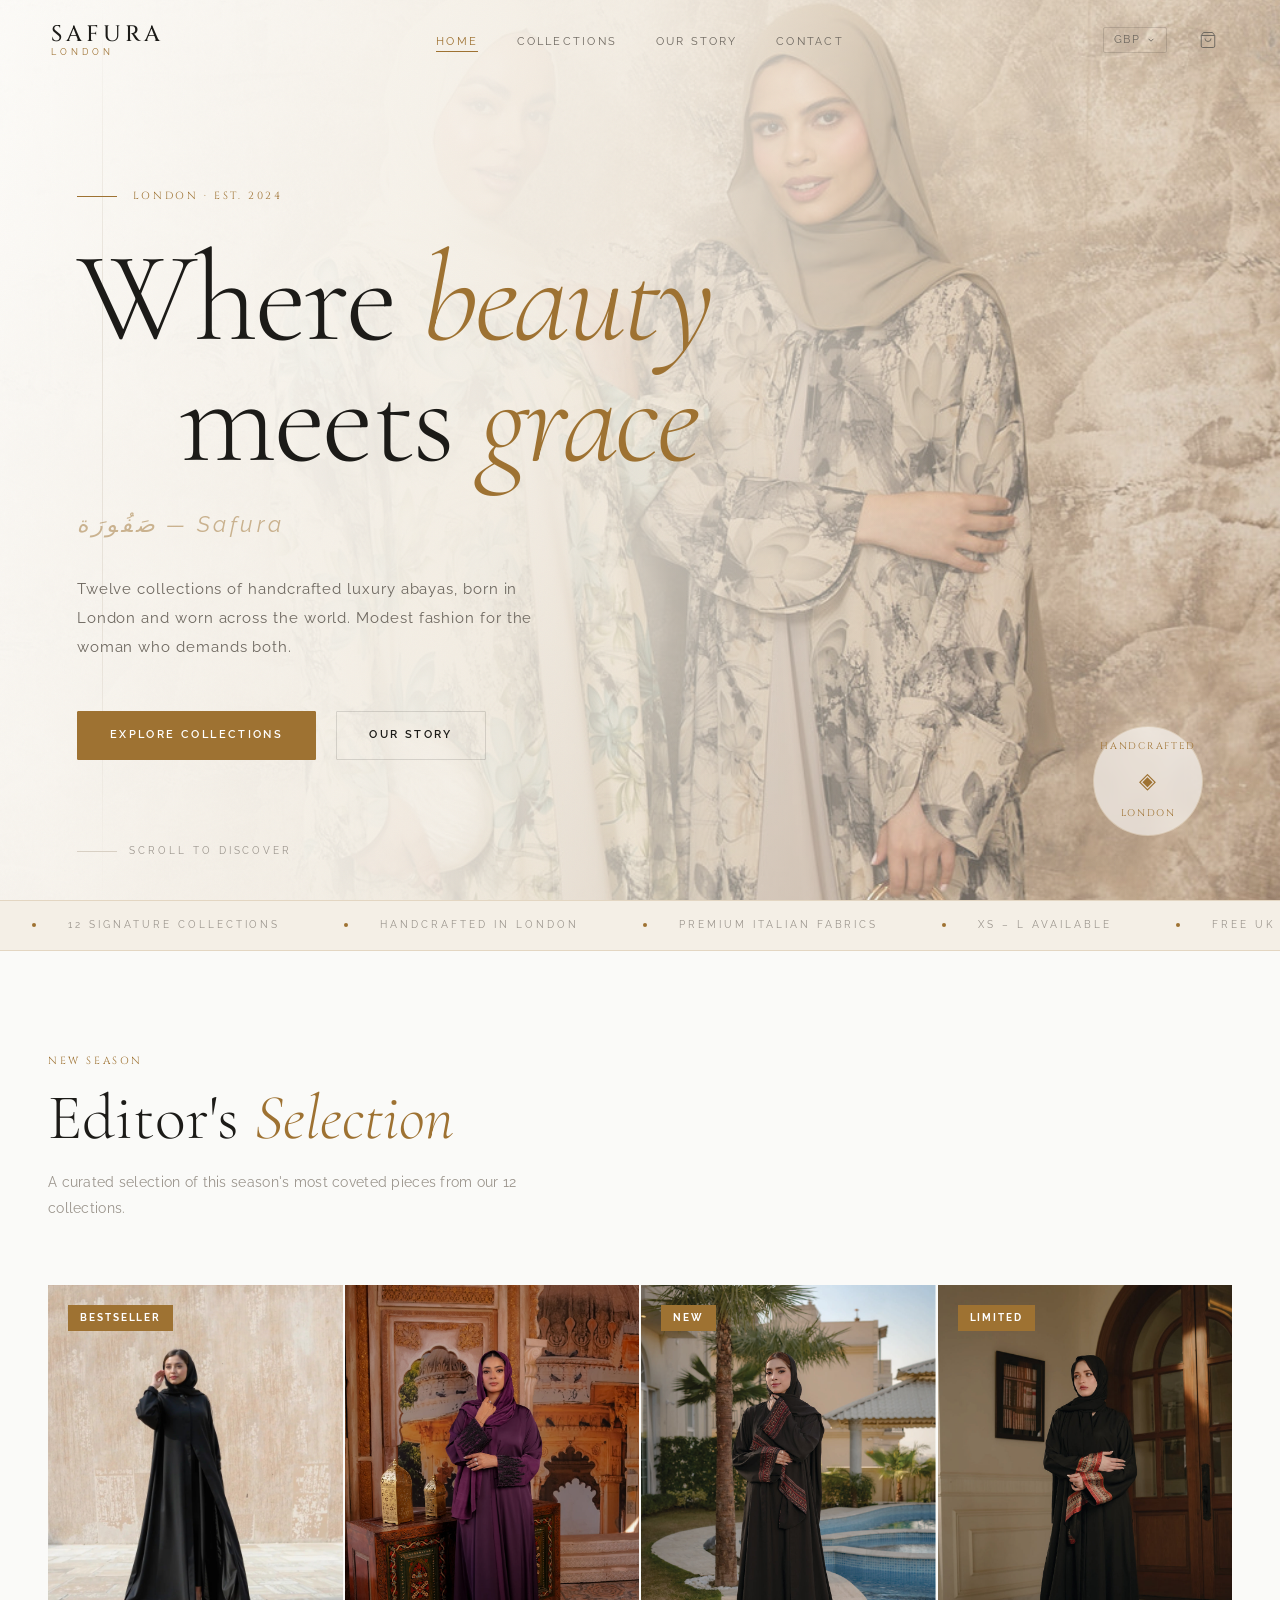
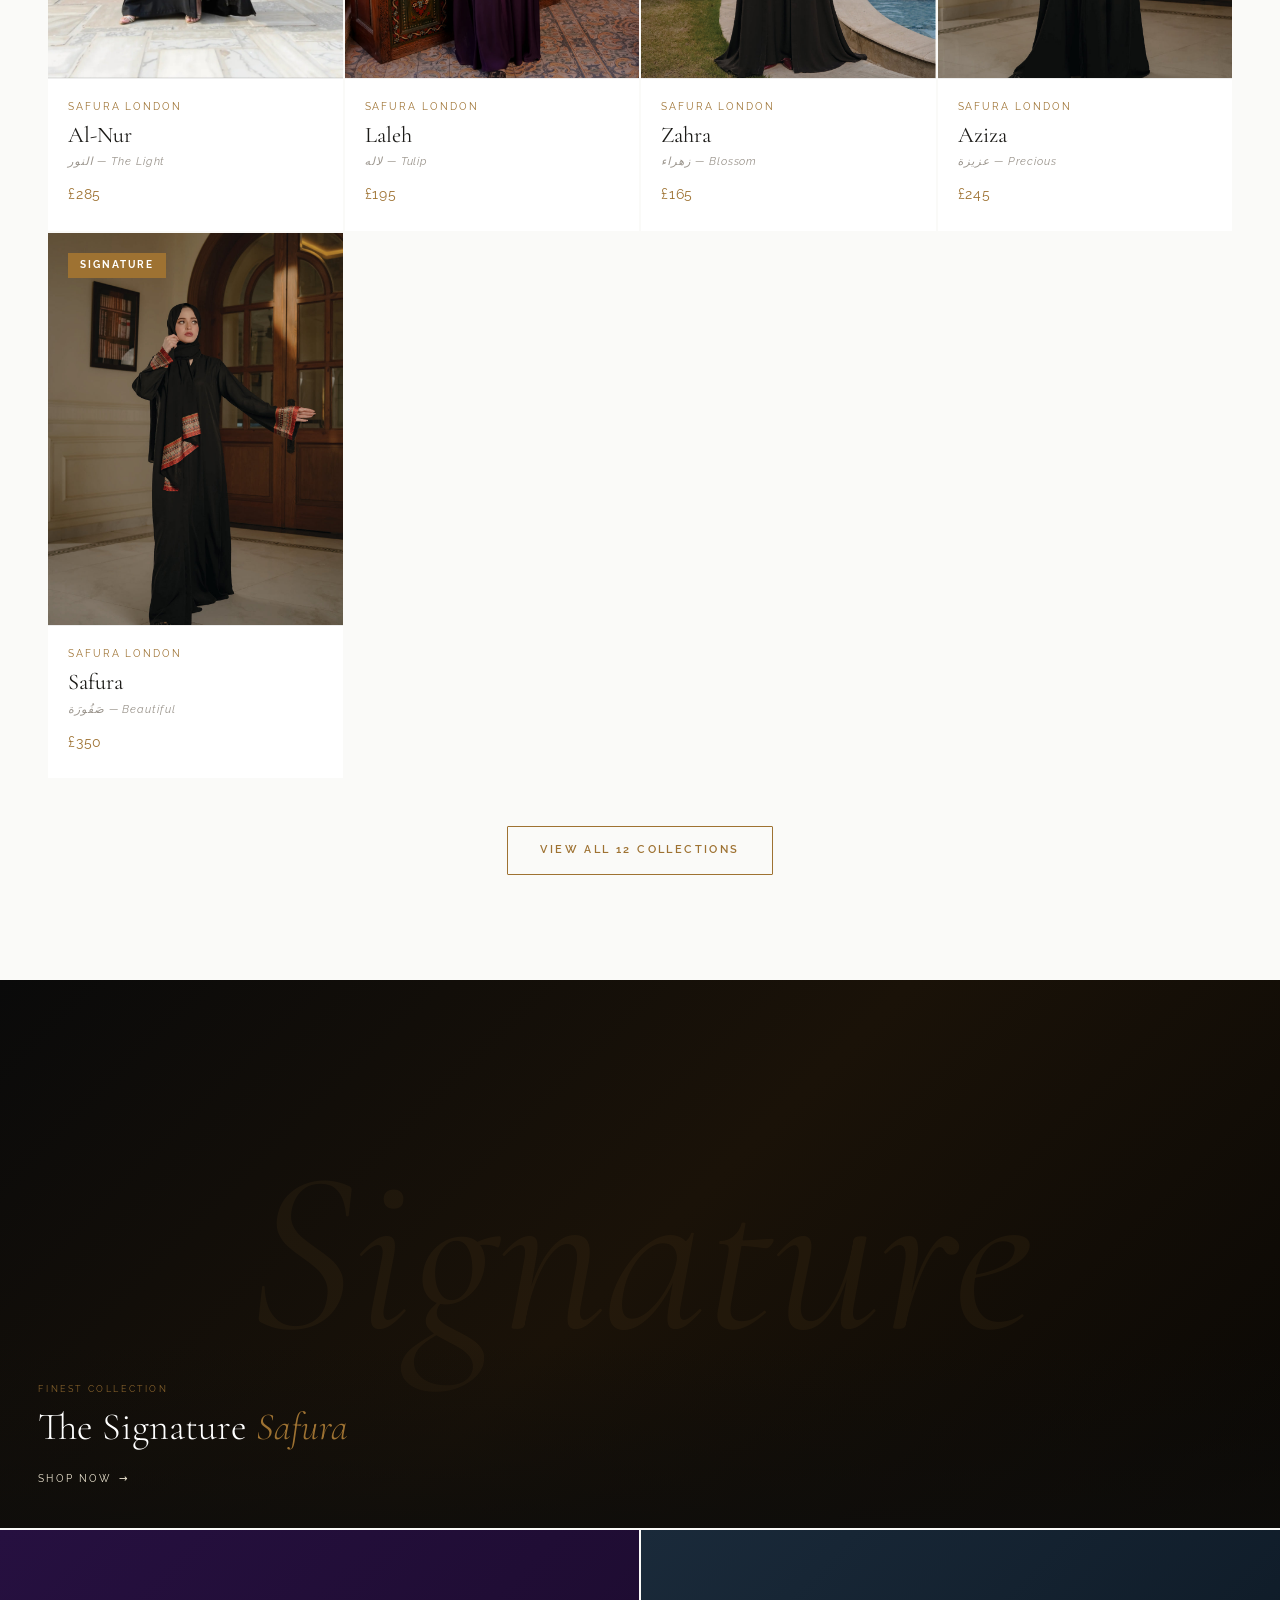
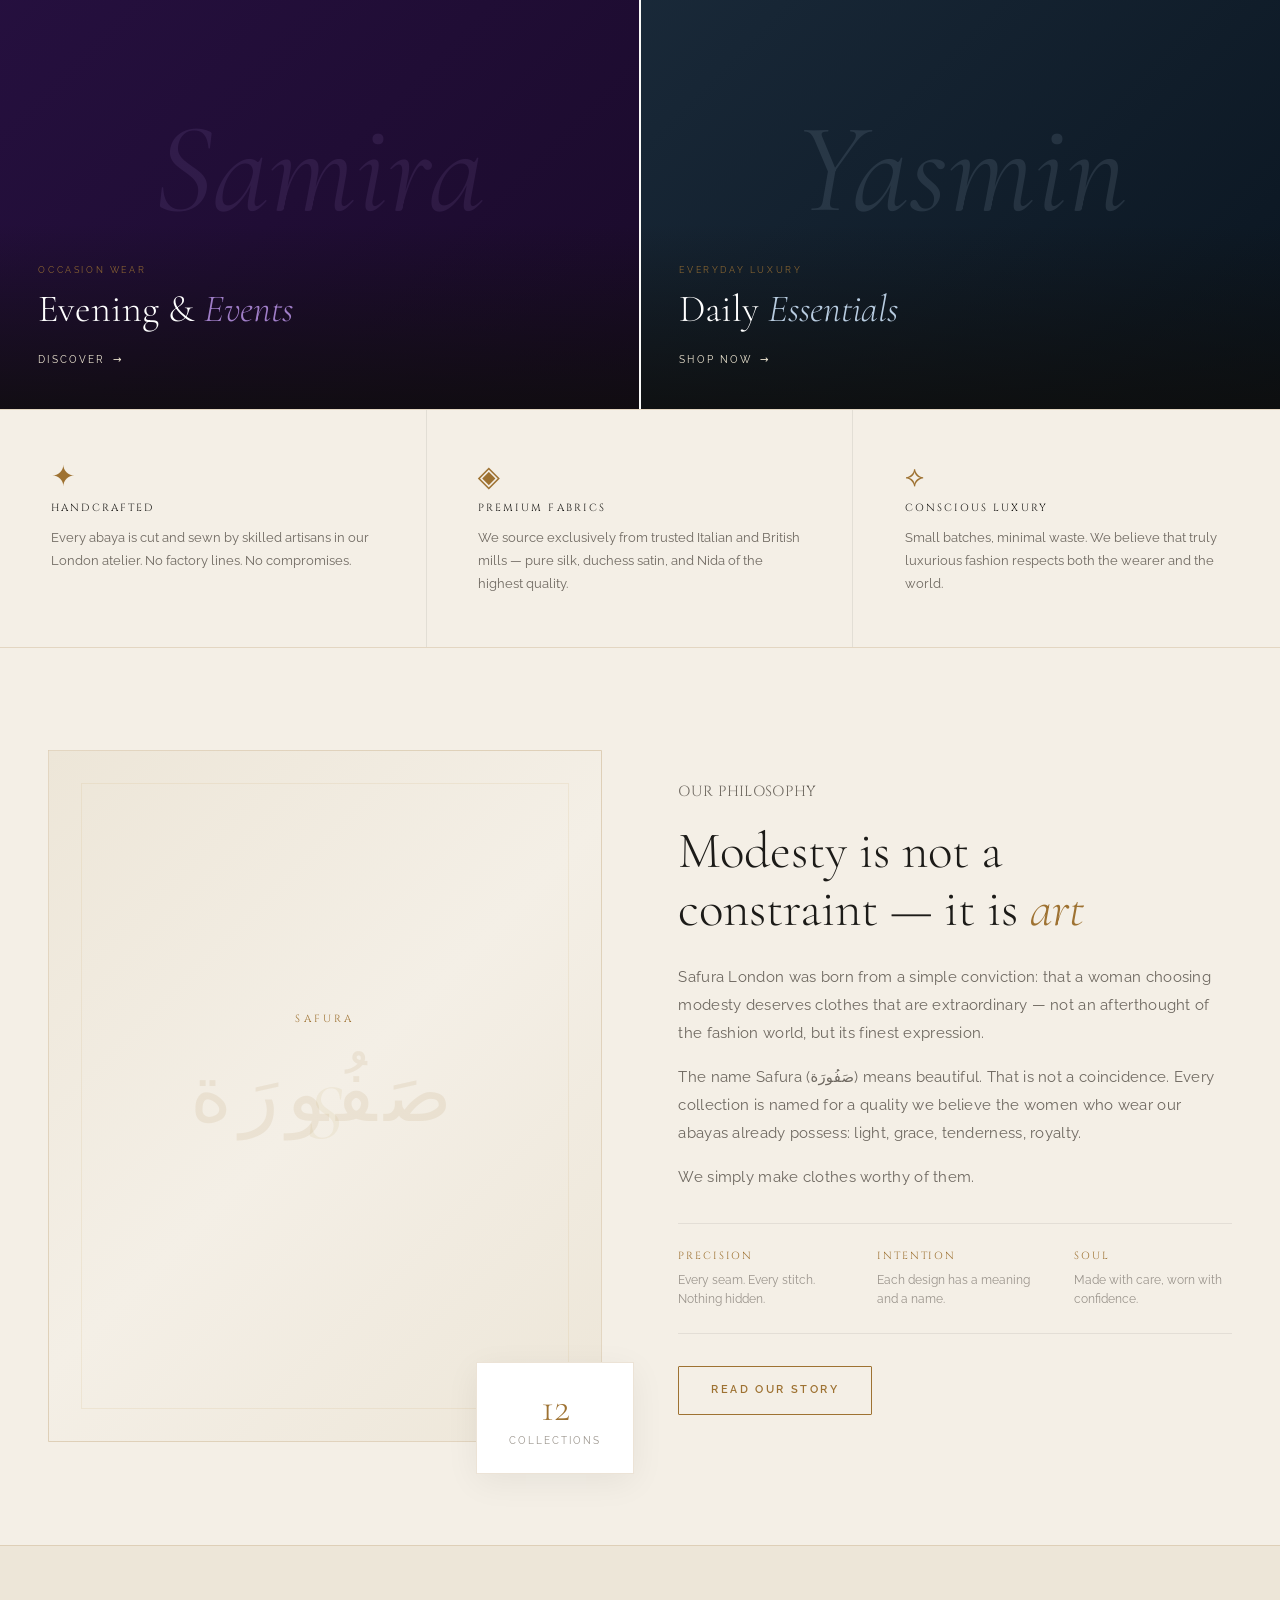
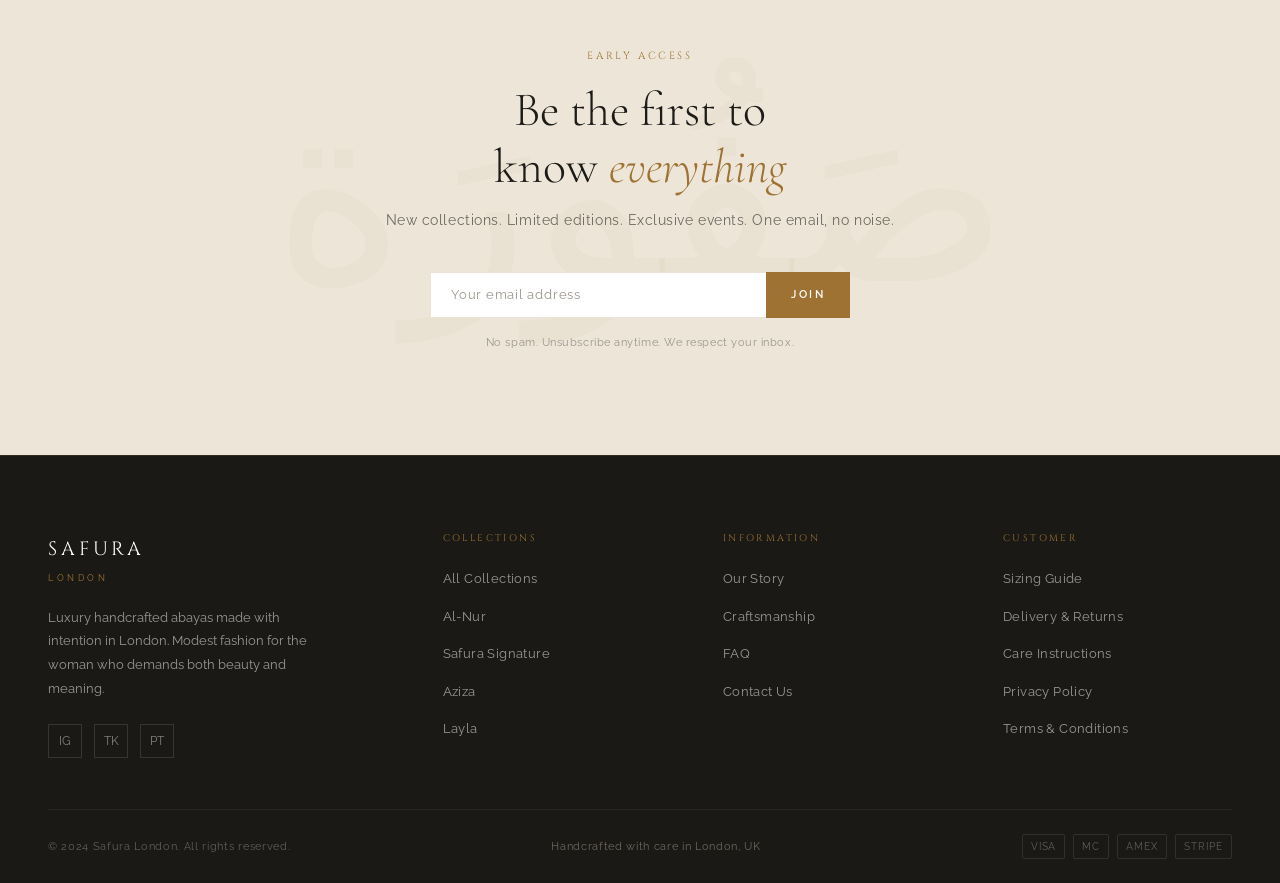
==== commit 45805817: "Add real product images across all pages and fix Editor's Selection white space - Add image paths to" ====
--- a/index.html
+++ b/index.html
@@ -445,6 +445,7 @@
       if (i > 0) card.classList.add(`reveal-delay-${Math.min(i, 4)}`);
       grid.appendChild(card);
     });
+    initReveal();
   }
 });
 </script>
--- a/css/styles.css
+++ b/css/styles.css
@@ -512,11 +512,19 @@
 .hero-bg {
   position: absolute;
   inset: 0;
+  background-image: url('../images/hero-banner.jpg');
+  background-size: cover;
+  background-position: center 20%;
+  z-index: 0;
+}
+
+.hero-bg::after {
+  content: '';
+  position: absolute;
+  inset: 0;
   background:
-    radial-gradient(ellipse at 25% 60%, rgba(158,114,50,0.06) 0%, transparent 55%),
-    radial-gradient(ellipse at 75% 20%, rgba(158,114,50,0.04) 0%, transparent 45%),
-    linear-gradient(155deg, #FDFCF9 0%, #F4EFE6 55%, #EDE6D8 100%);
-  z-index: 0;
+    linear-gradient(105deg, rgba(253,252,249,0.97) 0%, rgba(244,239,230,0.94) 42%, rgba(237,230,216,0.55) 68%, rgba(237,230,216,0.15) 100%),
+    radial-gradient(ellipse at 20% 60%, rgba(158,114,50,0.07) 0%, transparent 50%);
 }
 
 .hero-noise {
@@ -790,6 +798,16 @@
   opacity: 0.22;
   position: absolute;
 }
+
+.product-img {
+  width: 100%;
+  height: 100%;
+  object-fit: cover;
+  display: block;
+  transition: transform 0.7s var(--ease);
+}
+
+.product-card:hover .product-img { transform: scale(1.04); }
 
 .product-overlay {
   position: absolute;
